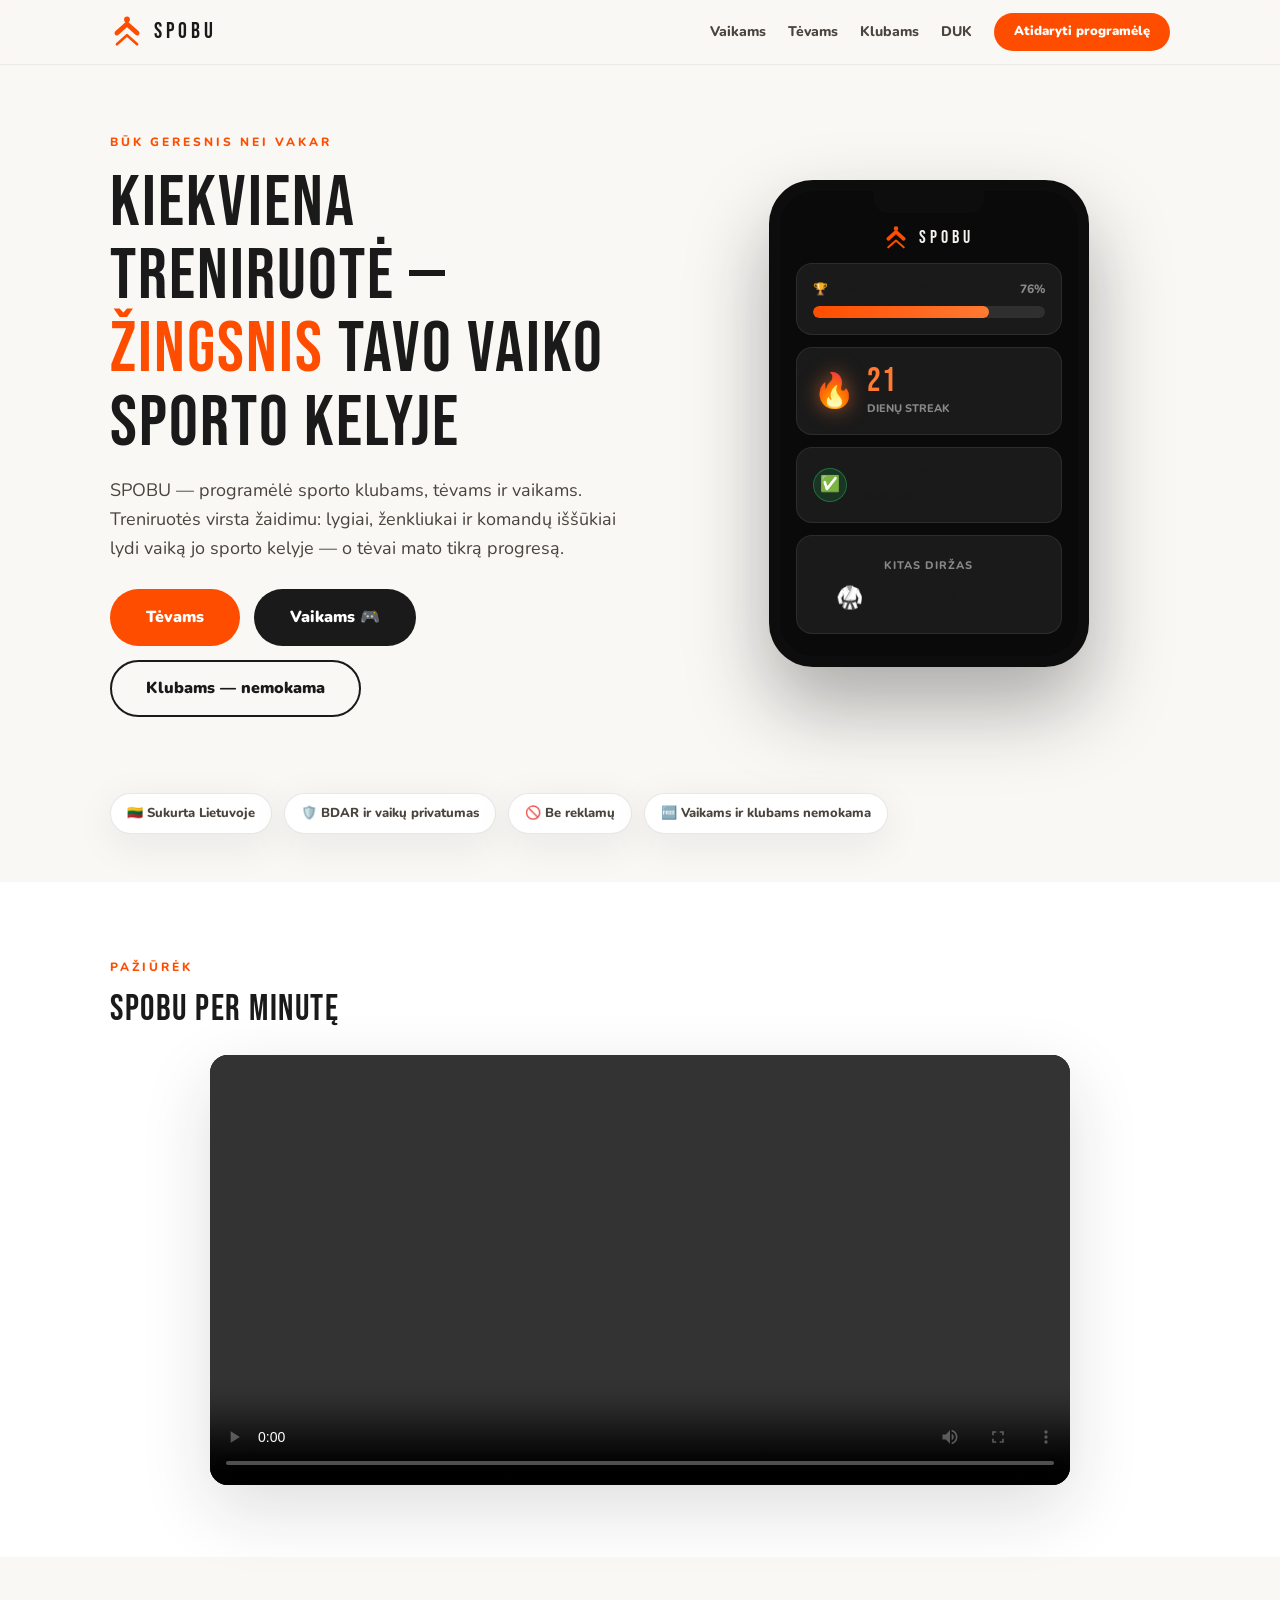
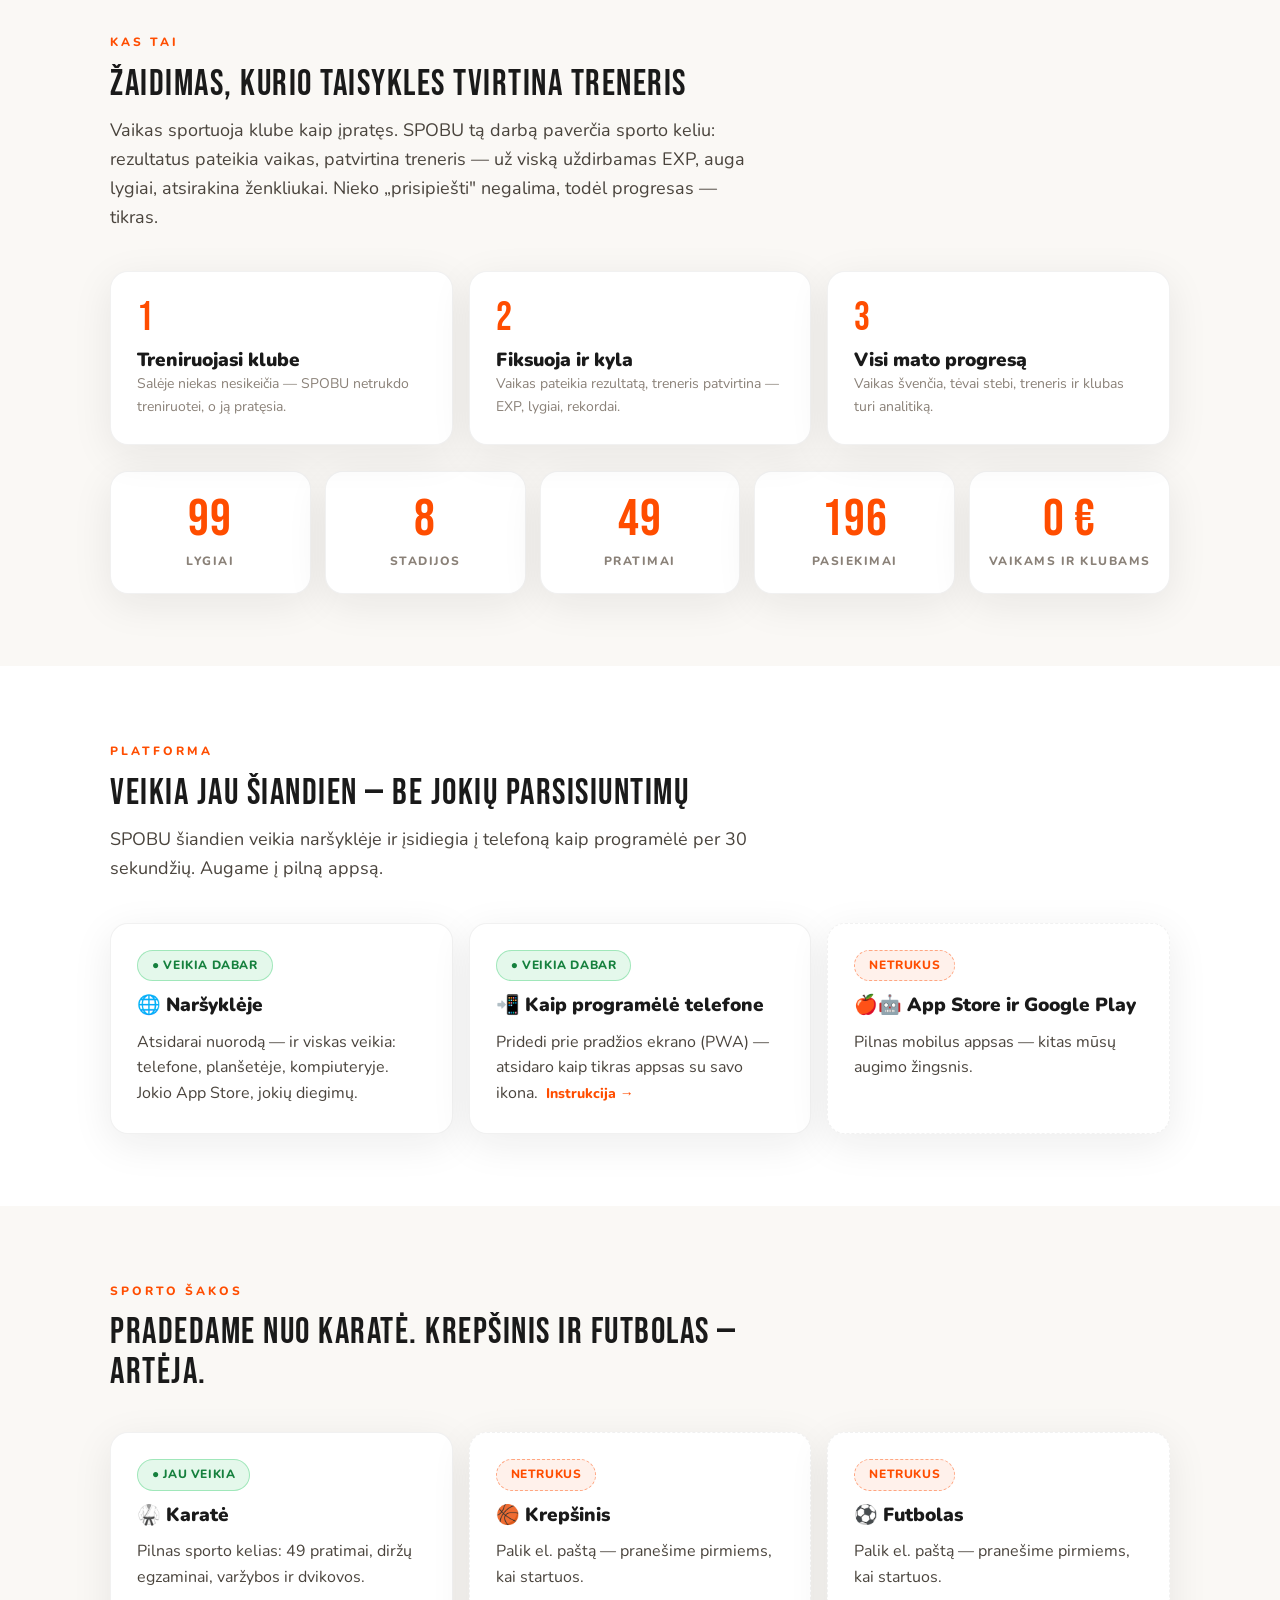
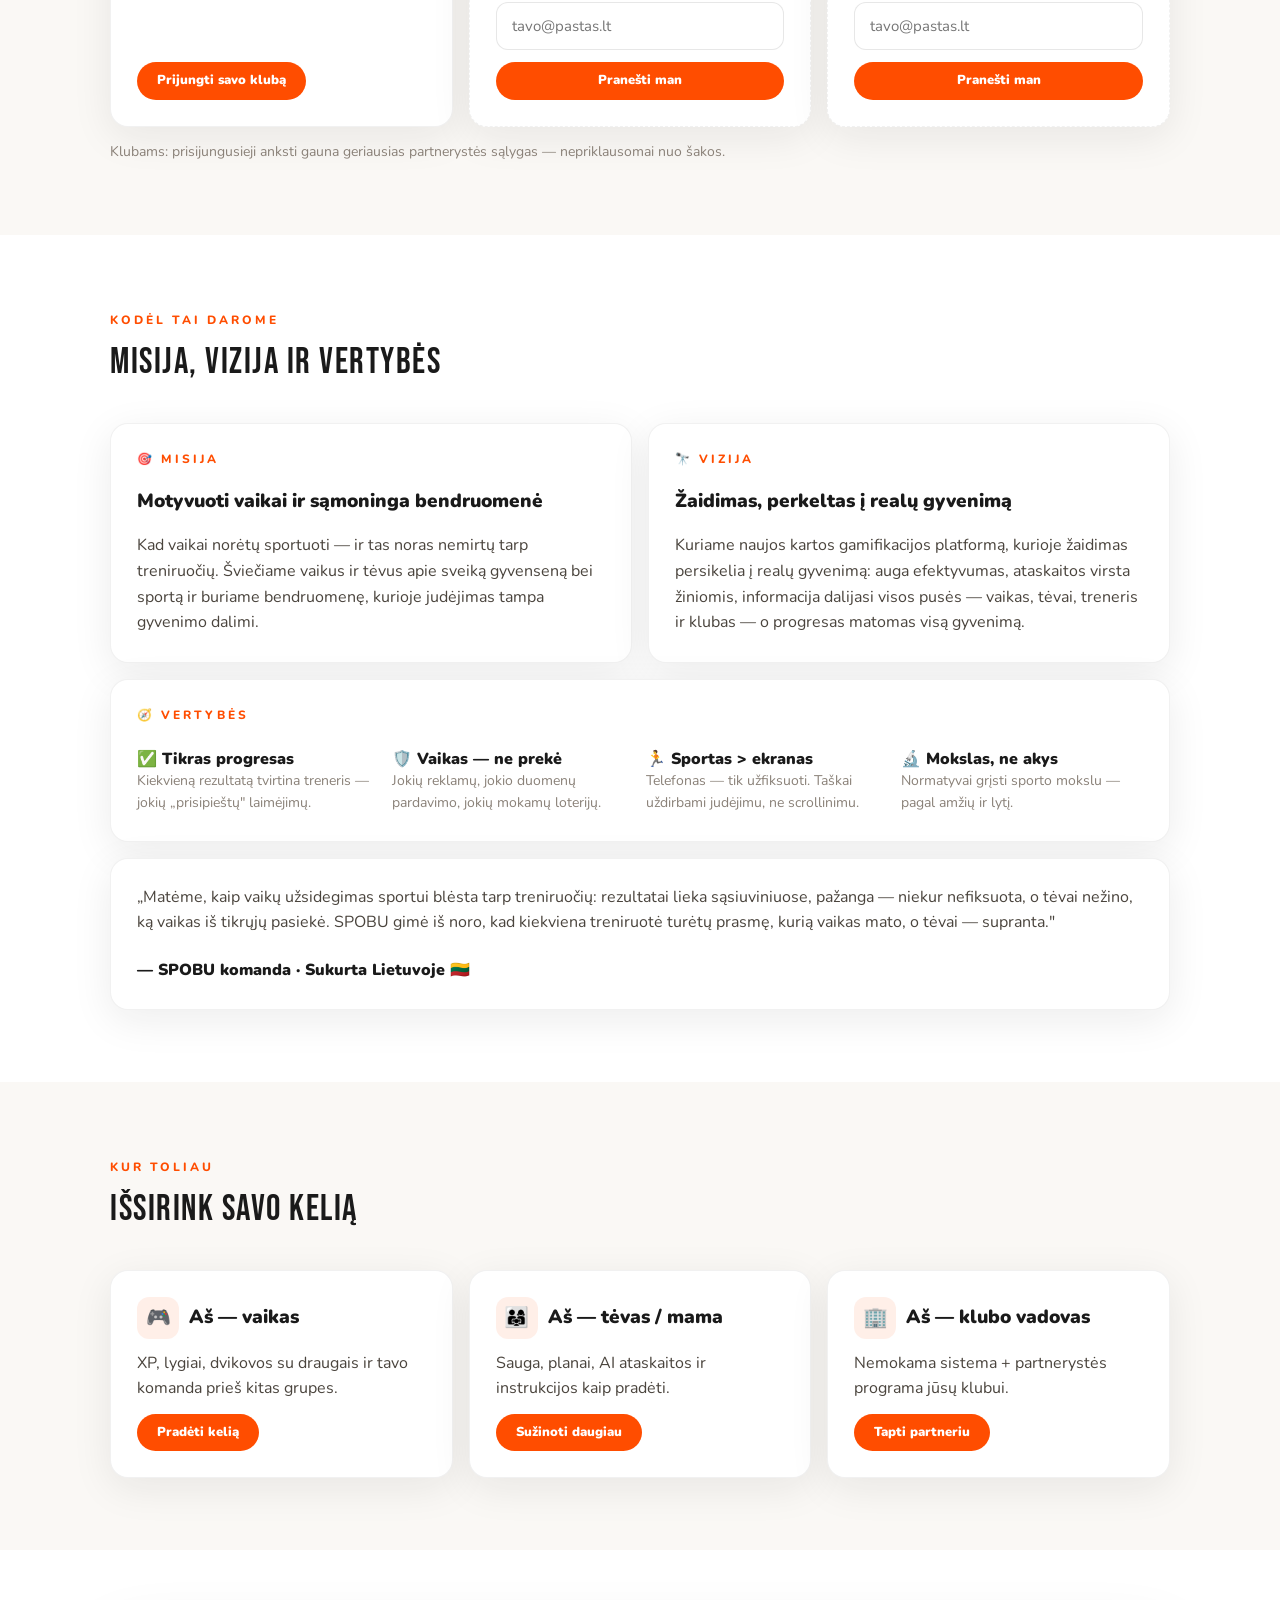
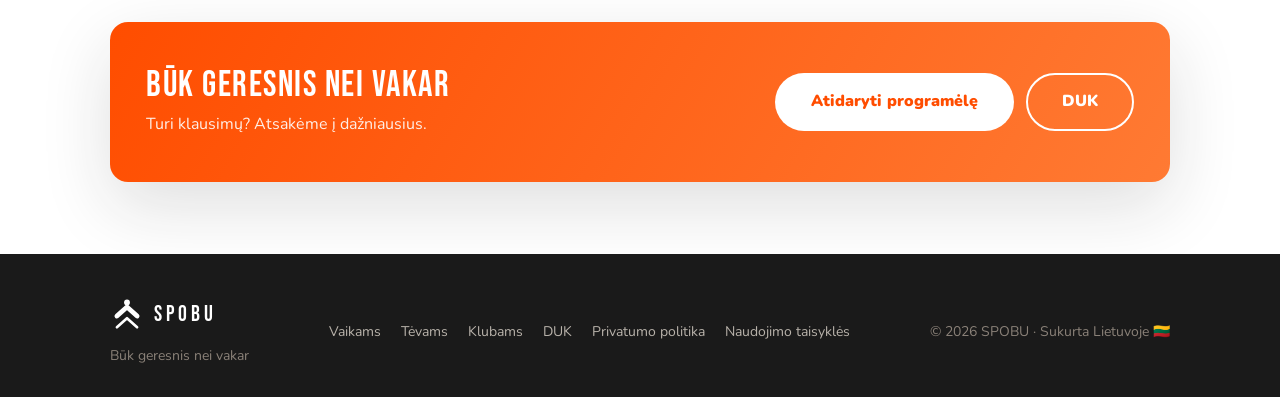
==== index.html @ 23eee573 "Pradinis commit'as naujame kompe: v435 busena (pries archyvavima) Co-Authored-By: Claude Fable 5 <no" ====
<!DOCTYPE html>
<html lang="lt">
<head>
<meta charset="UTF-8">
<meta name="viewport" content="width=device-width,initial-scale=1">
<title>SPOBU — vaiko sporto kelias vienoje programėlėje</title>
<meta name="description" content="SPOBU paverčia vaiko treniruotes žaidimu: 99 lygiai, ženkliukai, komandos iššūkiai ir AI ataskaitos. Vaikams ir klubams — nemokama. Karatė jau veikia, krepšinis ir futbolas — netrukus.">
<meta property="og:title" content="SPOBU — vaiko sporto kelias vienoje programėlėje">
<meta property="og:description" content="Būk geresnis nei vakar: 99 lygiai, ženkliukai, komandų varžybos ir AI ataskaitos. Klubams — nemokama. Visada.">
<meta property="og:locale" content="lt_LT">
<meta property="og:type" content="website">
<link rel="icon" href="../brand/favicon.svg" type="image/svg+xml">
<meta name="theme-color" content="#FF4D00">
<link rel="preconnect" href="https://fonts.googleapis.com">
<link rel="preconnect" href="https://fonts.gstatic.com" crossorigin>
<link href="https://fonts.googleapis.com/css2?family=Bebas+Neue&family=Nunito:wght@400;700;800;900&display=swap" rel="stylesheet">
<link rel="stylesheet" href="style.css">
</head>
<body>

<nav class="nav">
  <div class="wrap nav-in">
    <a class="logo" href="index.html"><svg class="logo-ico" viewBox="0 0 64 64" aria-hidden="true"><circle cx="32" cy="8.5" r="5.5" fill="currentColor"/><path d="M13 34 32 17 51 34" fill="none" stroke="currentColor" stroke-width="9" stroke-linecap="round" stroke-linejoin="round"/><path d="M13 55 32 38 51 55" fill="none" stroke="currentColor" stroke-width="5" stroke-linecap="round" stroke-linejoin="round"/></svg>SPOBU</a>
    <div class="nav-links">
      <a class="nl" href="vaikams.html">Vaikams</a>
      <a class="nl" href="tevams.html">Tėvams</a>
      <a class="nl" href="klubams.html">Klubams</a>
      <a class="nl" href="duk.html">DUK</a>
      <a class="btn btn-primary btn-sm" href="../index.html">Atidaryti programėlę</a>
    </div>
  </div>
</nav>

<!-- HERO -->
<header class="hero">
  <div class="wrap hero-grid">
    <div>
      <span class="kicker">Būk geresnis nei vakar</span>
      <h1 class="h-display" style="margin-top:12px;">KIEKVIENA TRENIRUOTĖ — <span class="accent">ŽINGSNIS</span> TAVO VAIKO SPORTO KELYJE</h1>
      <p class="lead">SPOBU — programėlė sporto klubams, tėvams ir vaikams. Treniruotės virsta žaidimu: lygiai, ženkliukai ir komandų iššūkiai lydi vaiką jo sporto kelyje — o tėvai mato tikrą progresą.</p>
      <div class="hero-cta">
        <a class="btn btn-primary btn-lg" href="tevams.html">Tėvams</a>
        <a class="btn btn-primary btn-lg" style="background:var(--ink);" href="vaikams.html">Vaikams 🎮</a>
        <a class="btn btn-outline btn-lg" href="klubams.html">Klubams — nemokama</a>
      </div>
    </div>
    <div class="phone reveal">
      <div class="phone-scr">
        <div class="phone-notch"></div>
        <span class="logo"><svg class="logo-ico" viewBox="0 0 64 64" aria-hidden="true"><circle cx="32" cy="8.5" r="5.5" fill="currentColor"/><path d="M13 34 32 17 51 34" fill="none" stroke="currentColor" stroke-width="9" stroke-linecap="round" stroke-linejoin="round"/><path d="M13 55 32 38 51 55" fill="none" stroke="currentColor" stroke-width="5" stroke-linecap="round" stroke-linejoin="round"/></svg>SPOBU</span>
        <div class="d-card">
          <div class="prog-row"><span>🏆 ČEMPIONAS · LVL 41</span><span class="d-mut">76%</span></div>
          <div class="prog"><div class="prog-fill" data-w="76" style="width:76%"></div></div>
        </div>
        <div class="d-card">
          <div class="streak"><span class="streak-fire">🔥</span><div><span class="num" data-count="21">21</span><div class="d-mut" style="font-size:11px;font-weight:800;">DIENŲ STREAK</div></div></div>
        </div>
        <div class="d-card appr"><span class="ok">✅</span><div style="font-size:13px;">Šuolis į tolį 1,84 m — <b>naujas rekordas!</b></div></div>
        <div class="d-card" style="text-align:center;">
          <span class="d-mut" style="font-size:11px;font-weight:800;letter-spacing:1px;">KITAS DIRŽAS</span>
          <div class="d-ttl" style="font-size:22px;margin-top:4px;">🥋 8 KYU — MĖLYNAS</div>
        </div>
      </div>
    </div>
  </div>
</header>

<!-- TRUST -->
<section class="wrap" style="padding-bottom:48px;">
  <div class="trust-row">
    <span class="badge badge-trust">🇱🇹 Sukurta Lietuvoje</span>
    <span class="badge badge-trust">🛡️ BDAR ir vaikų privatumas</span>
    <span class="badge badge-trust">🚫 Be reklamų</span>
    <span class="badge badge-trust">🆓 Vaikams ir klubams nemokama</span>
  </div>
</section>

<!-- PROMO VIDEO -->
<section class="sec sec-alt">
  <div class="wrap">
    <div class="sec-head" style="margin-bottom:26px;">
      <span class="kicker">Pažiūrėk</span>
      <h2 class="h2">SPOBU PER MINUTĘ</h2>
    </div>
    <div class="video-wrap reveal">
      <video controls playsinline preload="metadata" src="spobu-promo.mp4">
        Tavo naršyklė nepalaiko video — <a href="spobu-promo.mp4">atsisiųsk čia</a>.
      </video>
    </div>
  </div>
</section>

<!-- KAS PER APPSAS -->
<section class="sec">
  <div class="wrap">
    <div class="sec-head">
      <span class="kicker">Kas tai</span>
      <h2 class="h2">ŽAIDIMAS, KURIO TAISYKLES TVIRTINA TRENERIS</h2>
      <p class="lead">Vaikas sportuoja klube kaip įpratęs. SPOBU tą darbą paverčia sporto keliu: rezultatus pateikia vaikas, patvirtina treneris — už viską uždirbamas EXP, auga lygiai, atsirakina ženkliukai. Nieko „prisipiešti" negalima, todėl progresas — tikras.</p>
    </div>
    <div class="steps">
      <div class="step reveal"><h3 class="h3">Treniruojasi klube</h3><p class="small">Salėje niekas nesikeičia — SPOBU netrukdo treniruotei, o ją pratęsia.</p></div>
      <div class="step reveal"><h3 class="h3">Fiksuoja ir kyla</h3><p class="small">Vaikas pateikia rezultatą, treneris patvirtina — EXP, lygiai, rekordai.</p></div>
      <div class="step reveal"><h3 class="h3">Visi mato progresą</h3><p class="small">Vaikas švenčia, tėvai stebi, treneris ir klubas turi analitiką.</p></div>
    </div>
    <div class="stats reveal" style="margin-top:26px;">
      <div class="stat"><span class="num" data-count="99">99</span><span class="lbl">Lygiai</span></div>
      <div class="stat"><span class="num" data-count="8">8</span><span class="lbl">Stadijos</span></div>
      <div class="stat"><span class="num" data-count="49">49</span><span class="lbl">Pratimai</span></div>
      <div class="stat"><span class="num" data-count="196">196</span><span class="lbl">Pasiekimai</span></div>
      <div class="stat"><span class="num">0 €</span><span class="lbl">Vaikams ir klubams</span></div>
    </div>
  </div>
</section>

<!-- PLATFORMA: WEB DABAR, APPSAS ATEITY -->
<section class="sec sec-alt">
  <div class="wrap">
    <div class="sec-head">
      <span class="kicker">Platforma</span>
      <h2 class="h2">VEIKIA JAU ŠIANDIEN — BE JOKIŲ PARSISIUNTIMŲ</h2>
      <p class="lead">SPOBU šiandien veikia naršyklėje ir įsidiegia į telefoną kaip programėlė per 30 sekundžių. Augame į pilną appsą.</p>
    </div>
    <div class="bento">
      <div class="card b-2 reveal">
        <span class="badge badge-live" style="align-self:flex-start;">● Veikia dabar</span>
        <h3 class="h3">🌐 Naršyklėje</h3>
        <p style="color:var(--ink2);">Atsidarai nuorodą — ir viskas veikia: telefone, planšetėje, kompiuteryje. Jokio App Store, jokių diegimų.</p>
      </div>
      <div class="card b-2 reveal">
        <span class="badge badge-live" style="align-self:flex-start;">● Veikia dabar</span>
        <h3 class="h3">📲 Kaip programėlė telefone</h3>
        <p style="color:var(--ink2);">Pridedi prie pradžios ekrano (PWA) — atsidaro kaip tikras appsas su savo ikona. <a class="btn-ghost" href="tevams.html#pradzia">Instrukcija →</a></p>
      </div>
      <div class="card b-2 reveal" style="border-style:dashed;">
        <span class="badge badge-soon" style="align-self:flex-start;">Netrukus</span>
        <h3 class="h3">🍎🤖 App Store ir Google Play</h3>
        <p style="color:var(--ink2);">Pilnas mobilus appsas — kitas mūsų augimo žingsnis.</p>
      </div>
    </div>
  </div>
</section>

<!-- SPORTO ŠAKOS -->
<section class="sec">
  <div class="wrap">
    <div class="sec-head">
      <span class="kicker">Sporto šakos</span>
      <h2 class="h2">PRADEDAME NUO KARATĖ. KREPŠINIS IR FUTBOLAS — ARTĖJA.</h2>
    </div>
    <div class="bento">
      <div class="card b-2 reveal">
        <span class="badge badge-live" style="align-self:flex-start;">● Jau veikia</span>
        <h3 class="h3">🥋 Karatė</h3>
        <p style="color:var(--ink2);">Pilnas sporto kelias: 49 pratimai, diržų egzaminai, varžybos ir dvikovos.</p>
        <a class="btn btn-primary btn-sm" href="klubams.html" style="margin-top:auto;align-self:flex-start;">Prijungti savo klubą</a>
      </div>
      <div class="card b-2 reveal" style="border-style:dashed;">
        <span class="badge badge-soon" style="align-self:flex-start;">Netrukus</span>
        <h3 class="h3">🏀 Krepšinis</h3>
        <p style="color:var(--ink2);">Palik el. paštą — pranešime pirmiems, kai startuos.</p>
        <form class="form" data-table="sport_waitlist" style="margin-top:auto;">
          <input class="inp" type="email" name="email" placeholder="tavo@pastas.lt" aria-label="El. paštas" required>
          <input type="hidden" name="sport" value="krepsinis">
          <input class="hp" type="text" name="website" tabindex="-1" autocomplete="off">
          <button class="btn btn-primary btn-sm" type="submit" style="margin-top:8px;">Pranešti man</button>
          <div class="msg msg-ok" style="display:none;">✅ Užrašėme! Pranešime pirmam.</div>
          <div class="msg msg-err" style="display:none;">⚠️ Nepavyko — pabandyk dar kartą.</div>
        </form>
      </div>
      <div class="card b-2 reveal" style="border-style:dashed;">
        <span class="badge badge-soon" style="align-self:flex-start;">Netrukus</span>
        <h3 class="h3">⚽ Futbolas</h3>
        <p style="color:var(--ink2);">Palik el. paštą — pranešime pirmiems, kai startuos.</p>
        <form class="form" data-table="sport_waitlist" style="margin-top:auto;">
          <input class="inp" type="email" name="email" placeholder="tavo@pastas.lt" aria-label="El. paštas" required>
          <input type="hidden" name="sport" value="futbolas">
          <input class="hp" type="text" name="website" tabindex="-1" autocomplete="off">
          <button class="btn btn-primary btn-sm" type="submit" style="margin-top:8px;">Pranešti man</button>
          <div class="msg msg-ok" style="display:none;">✅ Užrašėme! Pranešime pirmam.</div>
          <div class="msg msg-err" style="display:none;">⚠️ Nepavyko — pabandyk dar kartą.</div>
        </form>
      </div>
    </div>
    <p class="small" style="margin-top:14px;">Klubams: prisijungusieji anksti gauna geriausias partnerystės sąlygas — nepriklausomai nuo šakos.</p>
  </div>
</section>

<!-- MISIJA / VIZIJA / VERTYBĖS -->
<section class="sec sec-alt">
  <div class="wrap">
    <div class="sec-head">
      <span class="kicker">Kodėl tai darome</span>
      <h2 class="h2">MISIJA, VIZIJA IR VERTYBĖS</h2>
    </div>
    <div class="bento">
      <div class="card b-3 reveal">
        <span class="kicker">🎯 Misija</span>
        <h3 class="h3" style="margin:8px 0 8px;">Motyvuoti vaikai ir sąmoninga bendruomenė</h3>
        <p style="color:var(--ink2);">Kad vaikai norėtų sportuoti — ir tas noras nemirtų tarp treniruočių. Šviečiame vaikus ir tėvus apie sveiką gyvenseną bei sportą ir buriame bendruomenę, kurioje judėjimas tampa gyvenimo dalimi.</p>
      </div>
      <div class="card b-3 reveal">
        <span class="kicker">🔭 Vizija</span>
        <h3 class="h3" style="margin:8px 0 8px;">Žaidimas, perkeltas į realų gyvenimą</h3>
        <p style="color:var(--ink2);">Kuriame naujos kartos gamifikacijos platformą, kurioje žaidimas persikelia į realų gyvenimą: auga efektyvumas, ataskaitos virsta žiniomis, informacija dalijasi visos pusės — vaikas, tėvai, treneris ir klubas — o progresas matomas visą gyvenimą.</p>
      </div>
      <div class="card b-6 reveal">
        <span class="kicker">🧭 Vertybės</span>
        <div class="bento" style="margin-top:12px;grid-template-columns:repeat(4,1fr);gap:12px;">
          <div><h3 class="h3" style="font-size:16px;">✅ Tikras progresas</h3><p class="small">Kiekvieną rezultatą tvirtina treneris — jokių „prisipieštų" laimėjimų.</p></div>
          <div><h3 class="h3" style="font-size:16px;">🛡️ Vaikas — ne prekė</h3><p class="small">Jokių reklamų, jokio duomenų pardavimo, jokių mokamų loterijų.</p></div>
          <div><h3 class="h3" style="font-size:16px;">🏃 Sportas > ekranas</h3><p class="small">Telefonas — tik užfiksuoti. Taškai uždirbami judėjimu, ne scrollinimu.</p></div>
          <div><h3 class="h3" style="font-size:16px;">🔬 Mokslas, ne akys</h3><p class="small">Normatyvai grįsti sporto mokslu — pagal amžių ir lytį.</p></div>
        </div>
      </div>
      <div class="card b-6 reveal">
        <p style="color:var(--ink2);">„Matėme, kaip vaikų užsidegimas sportui blėsta tarp treniruočių: rezultatai lieka sąsiuviniuose, pažanga — niekur nefiksuota, o tėvai nežino, ką vaikas iš tikrųjų pasiekė. SPOBU gimė iš noro, kad kiekviena treniruotė turėtų prasmę, kurią vaikas mato, o tėvai — supranta."</p>
        <p style="margin-top:10px;font-weight:900;">— SPOBU komanda · Sukurta Lietuvoje 🇱🇹</p>
      </div>
    </div>
  </div>
</section>

<!-- KUR TOLIAU -->
<section class="sec">
  <div class="wrap">
    <div class="sec-head">
      <span class="kicker">Kur toliau</span>
      <h2 class="h2">IŠSIRINK SAVO KELIĄ</h2>
    </div>
    <div class="bento">
      <div class="card b-2 reveal">
        <h3 class="h3"><span class="card-ico">🎮</span> Aš — vaikas</h3>
        <p style="color:var(--ink2);">XP, lygiai, dvikovos su draugais ir tavo komanda prieš kitas grupes.</p>
        <a class="btn btn-primary btn-sm" href="vaikams.html" style="margin-top:auto;align-self:flex-start;">Pradėti kelią</a>
      </div>
      <div class="card b-2 reveal">
        <h3 class="h3"><span class="card-ico">👨‍👩‍👧</span> Aš — tėvas / mama</h3>
        <p style="color:var(--ink2);">Sauga, planai, AI ataskaitos ir instrukcijos kaip pradėti.</p>
        <a class="btn btn-primary btn-sm" href="tevams.html" style="margin-top:auto;align-self:flex-start;">Sužinoti daugiau</a>
      </div>
      <div class="card b-2 reveal">
        <h3 class="h3"><span class="card-ico">🏢</span> Aš — klubo vadovas</h3>
        <p style="color:var(--ink2);">Nemokama sistema + partnerystės programa jūsų klubui.</p>
        <a class="btn btn-primary btn-sm" href="klubams.html" style="margin-top:auto;align-self:flex-start;">Tapti partneriu</a>
      </div>
    </div>
  </div>
</section>

<!-- CTA -->
<section class="sec sec-alt">
  <div class="wrap">
    <div class="band reveal">
      <div>
        <h2 class="h2">BŪK GERESNIS NEI VAKAR</h2>
        <p style="opacity:.9;margin-top:6px;">Turi klausimų? Atsakėme į dažniausius.</p>
      </div>
      <div style="display:flex;gap:12px;flex-wrap:wrap;">
        <a class="btn btn-inverse btn-lg" href="../index.html">Atidaryti programėlę</a>
        <a class="btn btn-outline btn-lg" style="border-color:#fff;color:#fff;" href="duk.html">DUK</a>
      </div>
    </div>
  </div>
</section>

<footer class="footer">
  <div class="wrap footer-in">
    <div>
      <a class="logo" href="index.html"><svg class="logo-ico" viewBox="0 0 64 64" aria-hidden="true"><circle cx="32" cy="8.5" r="5.5" fill="currentColor"/><path d="M13 34 32 17 51 34" fill="none" stroke="currentColor" stroke-width="9" stroke-linecap="round" stroke-linejoin="round"/><path d="M13 55 32 38 51 55" fill="none" stroke="currentColor" stroke-width="5" stroke-linecap="round" stroke-linejoin="round"/></svg>SPOBU</a>
      <p class="small" style="color:#8A8178;margin-top:6px;">Būk geresnis nei vakar</p>
    </div>
    <div style="display:flex;gap:20px;flex-wrap:wrap;">
      <a href="vaikams.html">Vaikams</a>
      <a href="tevams.html">Tėvams</a>
      <a href="klubams.html">Klubams</a>
      <a href="duk.html">DUK</a>
      <a href="../privatumo-politika.html">Privatumo politika</a>
      <a href="../naudojimo-taisykles.html">Naudojimo taisyklės</a>
    </div>
    <p class="small" style="color:#8A8178;">© 2026 SPOBU · Sukurta Lietuvoje 🇱🇹</p>
  </div>
</footer>

<script src="site.js"></script>
<script>
/* Vieši (anon) Supabase raktai — tie patys kaip programėlėje */
SPOBU_WEB.setSupa('https://uowhoqqchrxksffdwkcq.supabase.co','eyJhbGciOiJIUzI1NiIsInR5cCI6IkpXVCJ9.eyJpc3MiOiJzdXBhYmFzZSIsInJlZiI6InVvd2hvcXFjaHJ4a3NmZmR3a2NxIiwicm9sZSI6ImFub24iLCJpYXQiOjE3NzcyMTcwMzQsImV4cCI6MjA5Mjc5MzAzNH0.igHddvnGfcgpyc2Q--Vdfsy4MM3JlrN4g4Nuj3ypbPM');
</script>
</body>
</html>
---- style.css ----
/* ============================================================
   SPOBU WEB — bendras stilius (landing: index / klubams / tevams)
   Hibridas: šviesus puslapis + tamsūs appso UI fragmentai.
   Tokens perkelti iš appso styles.css (#FF4D00, Bebas Neue, r18).
   ============================================================ */
*{box-sizing:border-box;margin:0;padding:0;}

:root{
  /* Brand (iš appso) */
  --br:#FF4D00;--br2:#FF7A33;--gld:#FFD700;--grn:#22C55E;--blu:#3B82F6;
  /* Šviesi paletė (web) */
  --bg:#FAF8F5;--bg2:#FFFFFF;--ink:#1A1A1A;--ink2:#4A443D;--mut:#8A8178;
  --bdr:rgba(26,26,26,.10);--bdr2:rgba(26,26,26,.06);
  /* Tamsioji (produkto fragmentai — 1:1 iš appso) */
  --d-bg:#0A0A0A;--d-card:#1A1A1A;--d-txt:#F5F2ED;--d-mut:#888;--d-bdr:rgba(255,255,255,.08);
  --r:18px;--r-sm:12px;
  --shadow:0 10px 40px rgba(26,26,26,.08);
  --shadow-lg:0 24px 70px rgba(26,26,26,.14);
}

html{scroll-behavior:smooth;}
body{background:var(--bg);color:var(--ink);font-family:'Nunito',sans-serif;font-size:16px;line-height:1.6;-webkit-font-smoothing:antialiased;}

/* ---------- Tipografija ---------- */
.h-display{font-family:'Bebas Neue',sans-serif;font-size:clamp(42px,7vw,72px);line-height:1.02;letter-spacing:2px;font-weight:400;}
.h1{font-family:'Bebas Neue',sans-serif;font-size:clamp(34px,5vw,52px);line-height:1.05;letter-spacing:2px;font-weight:400;}
.h2{font-family:'Bebas Neue',sans-serif;font-size:clamp(26px,4vw,36px);line-height:1.1;letter-spacing:1.5px;font-weight:400;}
.h3{font-size:19px;font-weight:900;line-height:1.3;}
.lead{font-size:18px;color:var(--ink2);line-height:1.6;}
.small{font-size:14px;color:var(--mut);}
.kicker{font-size:12px;font-weight:800;letter-spacing:3px;text-transform:uppercase;color:var(--br);}
.accent{color:var(--br);}
.num{font-family:'Bebas Neue',sans-serif;letter-spacing:1px;}

/* ---------- Layout ---------- */
.wrap{width:min(1100px,100%);margin:0 auto;padding:0 20px;}
.sec{padding:72px 0;}
.sec-alt{background:var(--bg2);}
.sec-head{max-width:640px;margin-bottom:40px;}
.sec-head .h2{margin:10px 0 12px;}

/* ---------- Logo (SPOBU) ---------- */
.logo{display:inline-flex;align-items:center;gap:10px;font-family:'Bebas Neue',sans-serif;letter-spacing:4px;font-size:22px;color:var(--ink);text-decoration:none;line-height:1;}
.logo-ico{width:34px;height:34px;display:block;color:var(--br);}
.logo.logo-lg{font-size:30px;gap:12px;}
.logo.logo-lg .logo-ico{width:46px;height:46px;}
.footer .logo .logo-ico{color:#fff;}
.tagline{font-size:11px;font-weight:800;letter-spacing:3px;text-transform:uppercase;color:var(--br);}

/* ---------- Nav ---------- */
.nav{position:sticky;top:0;z-index:100;background:rgba(250,248,245,.88);backdrop-filter:blur(12px);border-bottom:1px solid var(--bdr2);}
.nav-in{display:flex;align-items:center;gap:26px;height:64px;}
.nav-links{display:flex;gap:22px;margin-left:auto;align-items:center;}
.nav a.nl{color:var(--ink2);text-decoration:none;font-size:14px;font-weight:800;}
.nav a.nl:hover{color:var(--br);}

/* ---------- Mygtukai ---------- */
.btn{display:inline-flex;align-items:center;justify-content:center;gap:8px;border-radius:99px;padding:14px 26px;font-family:'Nunito',sans-serif;font-size:15px;font-weight:900;cursor:pointer;text-decoration:none;border:2px solid transparent;transition:transform .15s ease,background .2s,border-color .2s,color .2s;line-height:1.2;}
.btn:active{transform:scale(.97);}
.btn:focus-visible{outline:3px solid var(--br2);outline-offset:2px;}
.btn-primary{background:var(--br);color:#fff;}
.btn-primary:hover{background:#E03800;}
.btn-outline{background:transparent;color:var(--ink);border-color:var(--ink);}
.btn-outline:hover{border-color:var(--br);color:var(--br);}
.btn-ghost{background:none;border:none;color:var(--br);font-weight:800;font-size:14px;cursor:pointer;padding:6px 4px;text-decoration:none;}
.btn-ghost:hover{text-decoration:underline;}
.btn-lg{padding:17px 34px;font-size:16px;}
.btn-sm{padding:9px 18px;font-size:13px;}

/* ---------- Badge'ai ---------- */
.badge{display:inline-flex;align-items:center;gap:6px;border-radius:99px;padding:5px 14px;font-size:12px;font-weight:800;letter-spacing:.6px;text-transform:uppercase;}
.badge-live{background:rgba(34,197,94,.12);color:#15803D;border:1px solid rgba(34,197,94,.35);}
.badge-soon{background:rgba(255,77,0,.08);color:var(--br);border:1px dashed rgba(255,77,0,.45);}
.badge-trust{background:var(--bg2);border:1px solid var(--bdr);color:var(--ink2);font-size:13px;text-transform:none;letter-spacing:0;padding:9px 16px;box-shadow:var(--shadow);}

/* Trust juosta */
.trust-row{display:flex;flex-wrap:wrap;gap:12px;}

/* ---------- Kortelės (šviesios / bento) ---------- */
.card{background:var(--bg2);border:1px solid var(--bdr2);border-radius:var(--r);padding:26px;box-shadow:var(--shadow);}
.bento{display:grid;grid-template-columns:repeat(6,1fr);gap:16px;}
.bento .card{display:flex;flex-direction:column;gap:12px;}
.b-2{grid-column:span 2;}
.b-3{grid-column:span 3;}
.b-4{grid-column:span 4;}
.b-6{grid-column:span 6;}
.card .h3{display:flex;align-items:center;gap:10px;}
.card-ico{width:42px;height:42px;border-radius:var(--r-sm);background:rgba(255,77,0,.09);display:flex;align-items:center;justify-content:center;font-size:20px;flex-shrink:0;}

/* Kainų kortelė */
.price-card{position:relative;display:flex;flex-direction:column;gap:10px;}
.price{font-family:'Bebas Neue',sans-serif;font-size:44px;letter-spacing:1px;line-height:1;}
.price em{font-style:normal;font-size:18px;color:var(--mut);}
.price-feat{list-style:none;display:flex;flex-direction:column;gap:8px;font-size:14px;color:var(--ink2);}
.price-feat li::before{content:'✓';color:var(--grn);font-weight:900;margin-right:8px;}

/* Skaičių juosta */
.stats{display:flex;flex-wrap:wrap;gap:14px;justify-content:space-between;}
.stat{flex:1;min-width:130px;text-align:center;padding:22px 10px;background:var(--bg2);border:1px solid var(--bdr2);border-radius:var(--r);box-shadow:var(--shadow);}
.stat .num{font-size:52px;color:var(--br);display:block;line-height:1;}
.stat .lbl{font-size:12px;font-weight:800;letter-spacing:1.5px;text-transform:uppercase;color:var(--mut);margin-top:6px;display:block;}

/* Žingsniai */
.steps{display:grid;grid-template-columns:repeat(3,1fr);gap:16px;counter-reset:step;}
.step{position:relative;padding:26px;background:var(--bg2);border:1px solid var(--bdr2);border-radius:var(--r);box-shadow:var(--shadow);}
.step::before{counter-increment:step;content:counter(step);font-family:'Bebas Neue',sans-serif;font-size:40px;color:var(--br);display:block;line-height:1;margin-bottom:10px;}

/* ---------- TAMSŪS PRODUKTO FRAGMENTAI (1:1 appso stilius) ---------- */
.dark{background:var(--d-bg);color:var(--d-txt);border-radius:var(--r);border:1px solid rgba(26,26,26,.9);box-shadow:var(--shadow-lg);overflow:hidden;}
.d-card{background:var(--d-card);border:.5px solid var(--d-bdr);border-radius:16px;padding:16px;}
.d-pad{padding:20px;}
.d-mut{color:var(--d-mut);}
.d-ttl{font-family:'Bebas Neue',sans-serif;letter-spacing:2px;font-size:18px;}

/* Sporto kelio progreso juosta */
.prog-row{display:flex;align-items:center;justify-content:space-between;font-size:12px;font-weight:800;margin-bottom:7px;}
.prog{height:12px;border-radius:99px;background:rgba(255,255,255,.09);overflow:hidden;}
.prog-fill{height:100%;width:0;border-radius:99px;background:linear-gradient(90deg,var(--br),var(--br2));transition:width 1.2s cubic-bezier(.2,.8,.2,1);}
.stage-chip{display:inline-flex;align-items:center;gap:8px;background:rgba(255,77,0,.14);border:1px solid rgba(255,77,0,.35);color:var(--br2);border-radius:99px;padding:4px 12px;font-size:12px;font-weight:800;}

/* Skill ženkliukas */
.sk-badge{display:flex;align-items:center;gap:14px;}
.sk-medal{width:56px;height:56px;border-radius:50%;display:flex;align-items:center;justify-content:center;font-size:26px;background:radial-gradient(circle at 35% 30%,#FFE9A8,var(--gld) 70%);box-shadow:0 0 18px rgba(255,215,0,.35);flex-shrink:0;}
.sk-tiers{display:flex;gap:5px;margin-top:6px;}
.sk-tier{width:26px;height:5px;border-radius:99px;background:rgba(255,255,255,.14);}
.sk-tier.on{background:var(--gld);}

/* Streak */
.streak{display:flex;align-items:center;gap:12px;}
.streak-fire{font-size:34px;animation:breathe 2.4s ease-in-out infinite;filter:drop-shadow(0 0 10px rgba(255,122,51,.6));}
.streak .num{font-size:34px;color:var(--br2);line-height:1;}

/* EXP pop-up fragmentas */
.exp-pop{position:relative;text-align:center;padding:26px 20px;}
.exp-pop .num{font-size:56px;color:var(--gld);display:block;line-height:1;filter:drop-shadow(0 0 14px rgba(255,215,0,.45));}
.exp-pop .who{font-size:13px;font-weight:800;color:var(--d-mut);margin-top:6px;}
.conf{position:absolute;top:-4px;width:8px;height:8px;border-radius:2px;opacity:0;pointer-events:none;}
.reveal.on .conf{animation:confDrop 1.6s ease-in forwards;}
@keyframes confDrop{0%{transform:translateY(0) rotate(0);opacity:1;}100%{transform:translateY(150px) rotate(540deg);opacity:0;}}

/* Patvirtinimo kortelė */
.appr{display:flex;align-items:center;gap:12px;font-size:14px;font-weight:800;}
.appr .ok{width:34px;height:34px;border-radius:50%;background:rgba(34,197,94,.16);border:1px solid rgba(34,197,94,.4);display:flex;align-items:center;justify-content:center;font-size:16px;flex-shrink:0;}

/* Telefono rėmelis */
.phone{width:min(320px,86vw);background:#0D0D0D;border-radius:44px;padding:11px;box-shadow:0 40px 80px rgba(26,26,26,.35),0 0 0 1px rgba(255,255,255,.06);margin:0 auto;}
.phone-scr{background:var(--d-bg);border-radius:34px;overflow:hidden;min-height:420px;display:flex;flex-direction:column;gap:12px;padding:22px 16px;}
.phone-notch{width:110px;height:22px;background:#0D0D0D;border-radius:0 0 14px 14px;margin:-22px auto 0;}
.phone .logo{color:var(--d-txt);font-size:18px;justify-content:center;display:flex;}
.phone .logo .logo-ico{width:26px;height:26px;}

/* Promo video */
.video-wrap{max-width:860px;margin:0 auto;}
.video-wrap video{width:100%;display:block;border-radius:var(--r);box-shadow:var(--shadow-lg);background:#000;}

/* ---------- Hero ---------- */
.hero{padding:64px 0 76px;}
.hero-grid{display:grid;grid-template-columns:1.05fr .95fr;gap:44px;align-items:center;}
.hero-cta{display:flex;gap:14px;flex-wrap:wrap;margin-top:26px;}
.hero .lead{margin-top:16px;max-width:520px;}

/* Checklist (value props) */
.check{list-style:none;display:flex;flex-direction:column;gap:10px;}
.check li{padding-left:30px;position:relative;color:var(--ink2);}
.check li::before{content:'✓';position:absolute;left:0;top:0;width:21px;height:21px;border-radius:50%;background:rgba(34,197,94,.14);color:#15803D;font-weight:900;font-size:12px;display:flex;align-items:center;justify-content:center;}

/* Numeruoti instrukcijų žingsniai (vertikalūs) */
.howto{list-style:none;counter-reset:ht;display:flex;flex-direction:column;gap:14px;}
.howto li{counter-increment:ht;position:relative;padding:20px 22px 20px 66px;background:var(--bg2);border:1px solid var(--bdr2);border-radius:var(--r);box-shadow:var(--shadow);}
.howto li::before{content:counter(ht);position:absolute;left:20px;top:20px;width:32px;height:32px;border-radius:50%;background:var(--br);color:#fff;font-family:'Bebas Neue',sans-serif;font-size:18px;display:flex;align-items:center;justify-content:center;}

/* CTA juosta (uždaranti) */
.band{background:linear-gradient(120deg,var(--br),var(--br2));border-radius:var(--r);padding:44px 36px;color:#fff;display:flex;flex-wrap:wrap;gap:22px;align-items:center;justify-content:space-between;box-shadow:var(--shadow-lg);}
.band .h2{color:#fff;}
.btn-inverse{background:#fff;color:var(--br);}
.btn-inverse:hover{background:#FFF1E8;}

/* ---------- Forma ---------- */
.form{display:flex;flex-direction:column;gap:4px;}
.f-lbl{font-size:11px;font-weight:800;letter-spacing:.8px;text-transform:uppercase;color:var(--ink2);margin:10px 0 5px;display:block;}
.f-lbl .req{color:var(--br);}
.inp{width:100%;border:1.5px solid var(--bdr);border-radius:var(--r-sm);padding:13px 15px;font-family:'Nunito',sans-serif;font-size:15px;color:var(--ink);background:var(--bg2);transition:border-color .2s;}
.inp:focus{outline:none;border-color:var(--br);box-shadow:0 0 0 3px rgba(255,77,0,.12);}
textarea.inp{resize:vertical;min-height:96px;}
select.inp{appearance:none;background-image:url("data:image/svg+xml,%3Csvg xmlns='http://www.w3.org/2000/svg' width='12' height='8'%3E%3Cpath d='M1 1l5 5 5-5' stroke='%238A8178' stroke-width='2' fill='none'/%3E%3C/svg%3E");background-repeat:no-repeat;background-position:right 15px center;}
.msg{border-radius:var(--r-sm);padding:12px 16px;font-size:14px;font-weight:700;margin-top:12px;}
.msg-ok{background:rgba(34,197,94,.1);border:1px solid rgba(34,197,94,.35);color:#15803D;}
.msg-err{background:rgba(255,77,0,.08);border:1px solid rgba(255,77,0,.35);color:#C2410C;}
.hp{position:absolute;left:-9999px;opacity:0;height:0;overflow:hidden;} /* honeypot */

/* ---------- DUK ---------- */
.faq{border:1px solid var(--bdr2);border-radius:var(--r-sm);background:var(--bg2);margin-bottom:10px;box-shadow:var(--shadow);}
.faq summary{cursor:pointer;padding:16px 20px;font-weight:900;font-size:15px;list-style:none;display:flex;justify-content:space-between;align-items:center;gap:12px;}
.faq summary::-webkit-details-marker{display:none;}
.faq summary::after{content:'+';font-size:22px;color:var(--br);font-weight:400;transition:transform .2s;}
.faq[open] summary::after{transform:rotate(45deg);}
.faq-body{padding:0 20px 18px;color:var(--ink2);font-size:15px;}

/* ---------- Footer ---------- */
.footer{background:var(--ink);color:#B8B2AA;padding:44px 0 30px;font-size:14px;}
.footer .logo{color:#fff;}
.footer a{color:#B8B2AA;text-decoration:none;}
.footer a:hover{color:var(--br2);}
.footer-in{display:flex;flex-wrap:wrap;gap:26px;align-items:center;justify-content:space-between;}

/* ---------- Animacijos ---------- */
@keyframes breathe{0%,100%{transform:scale(1);}50%{transform:scale(1.05);}}
/* Progressive enhancement: slepiama TIK kai html.js (site.js prideda klasę) —
   be JS visas turinys matomas iškart. */
.reveal{transition:opacity .6s ease,transform .6s ease;}
html.js .reveal{opacity:0;transform:translateY(22px);}
html.js .reveal.on{opacity:1;transform:none;}
.pop{transition:transform .5s cubic-bezier(.34,1.56,.64,1),opacity .4s;}
html.js .pop{transform:scale(.6);opacity:0;}
html.js .reveal.on .pop,html.js .pop.on{transform:scale(1);opacity:1;}
@media (prefers-reduced-motion:reduce){
  html{scroll-behavior:auto;}
  *,*::before,*::after{animation:none!important;transition:none!important;}
  .reveal,.pop{opacity:1!important;transform:none!important;}
}

/* ---------- Responsive ---------- */
@media (max-width:900px){
  .bento{grid-template-columns:repeat(2,1fr);}
  .b-2,.b-3,.b-4,.b-6{grid-column:span 2;}
  .steps{grid-template-columns:1fr;}
  .hero-grid{grid-template-columns:1fr;gap:36px;}
}
@media (max-width:640px){
  .sec{padding:52px 0;}
  .bento{grid-template-columns:1fr;}
  .b-2,.b-3,.b-4,.b-6{grid-column:span 1;}
  .nav-links{gap:14px;}
  .nav a.nl{display:none;} /* mobile: liks tik CTA mygtukas */
}
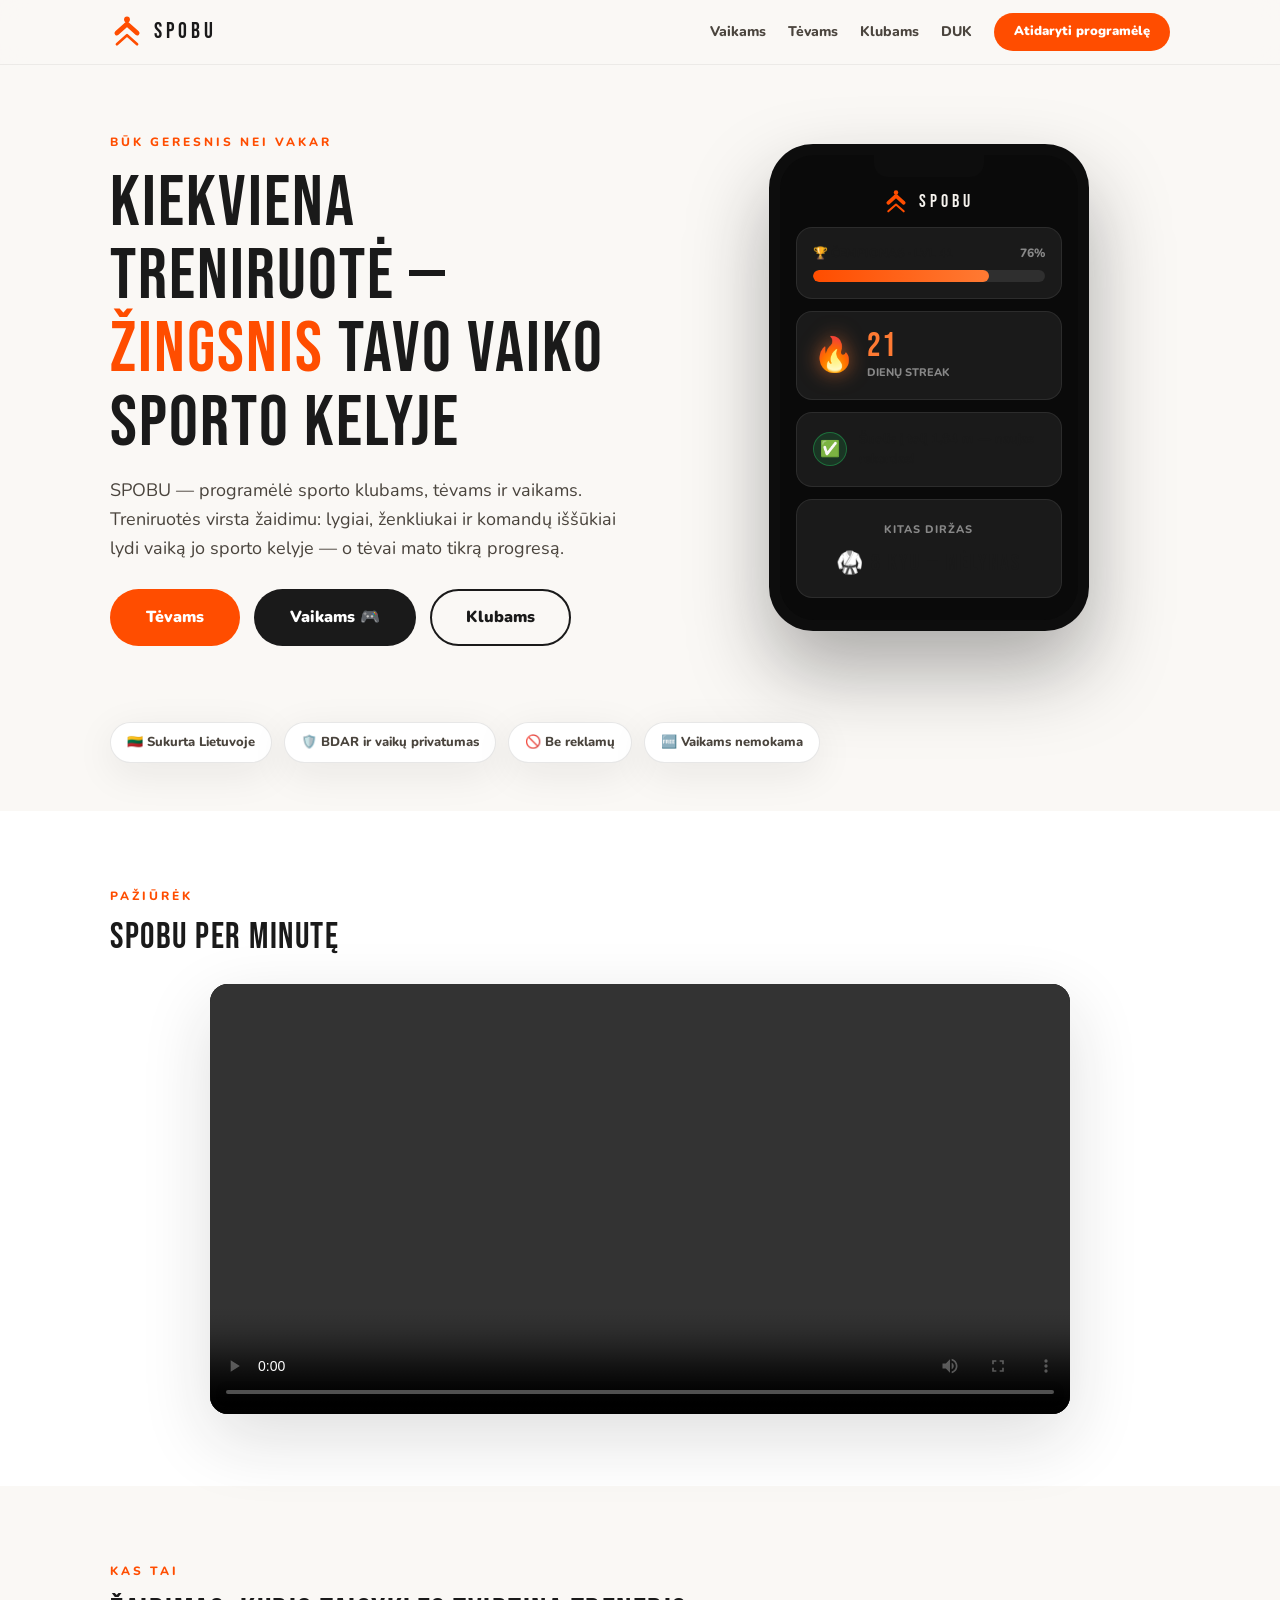
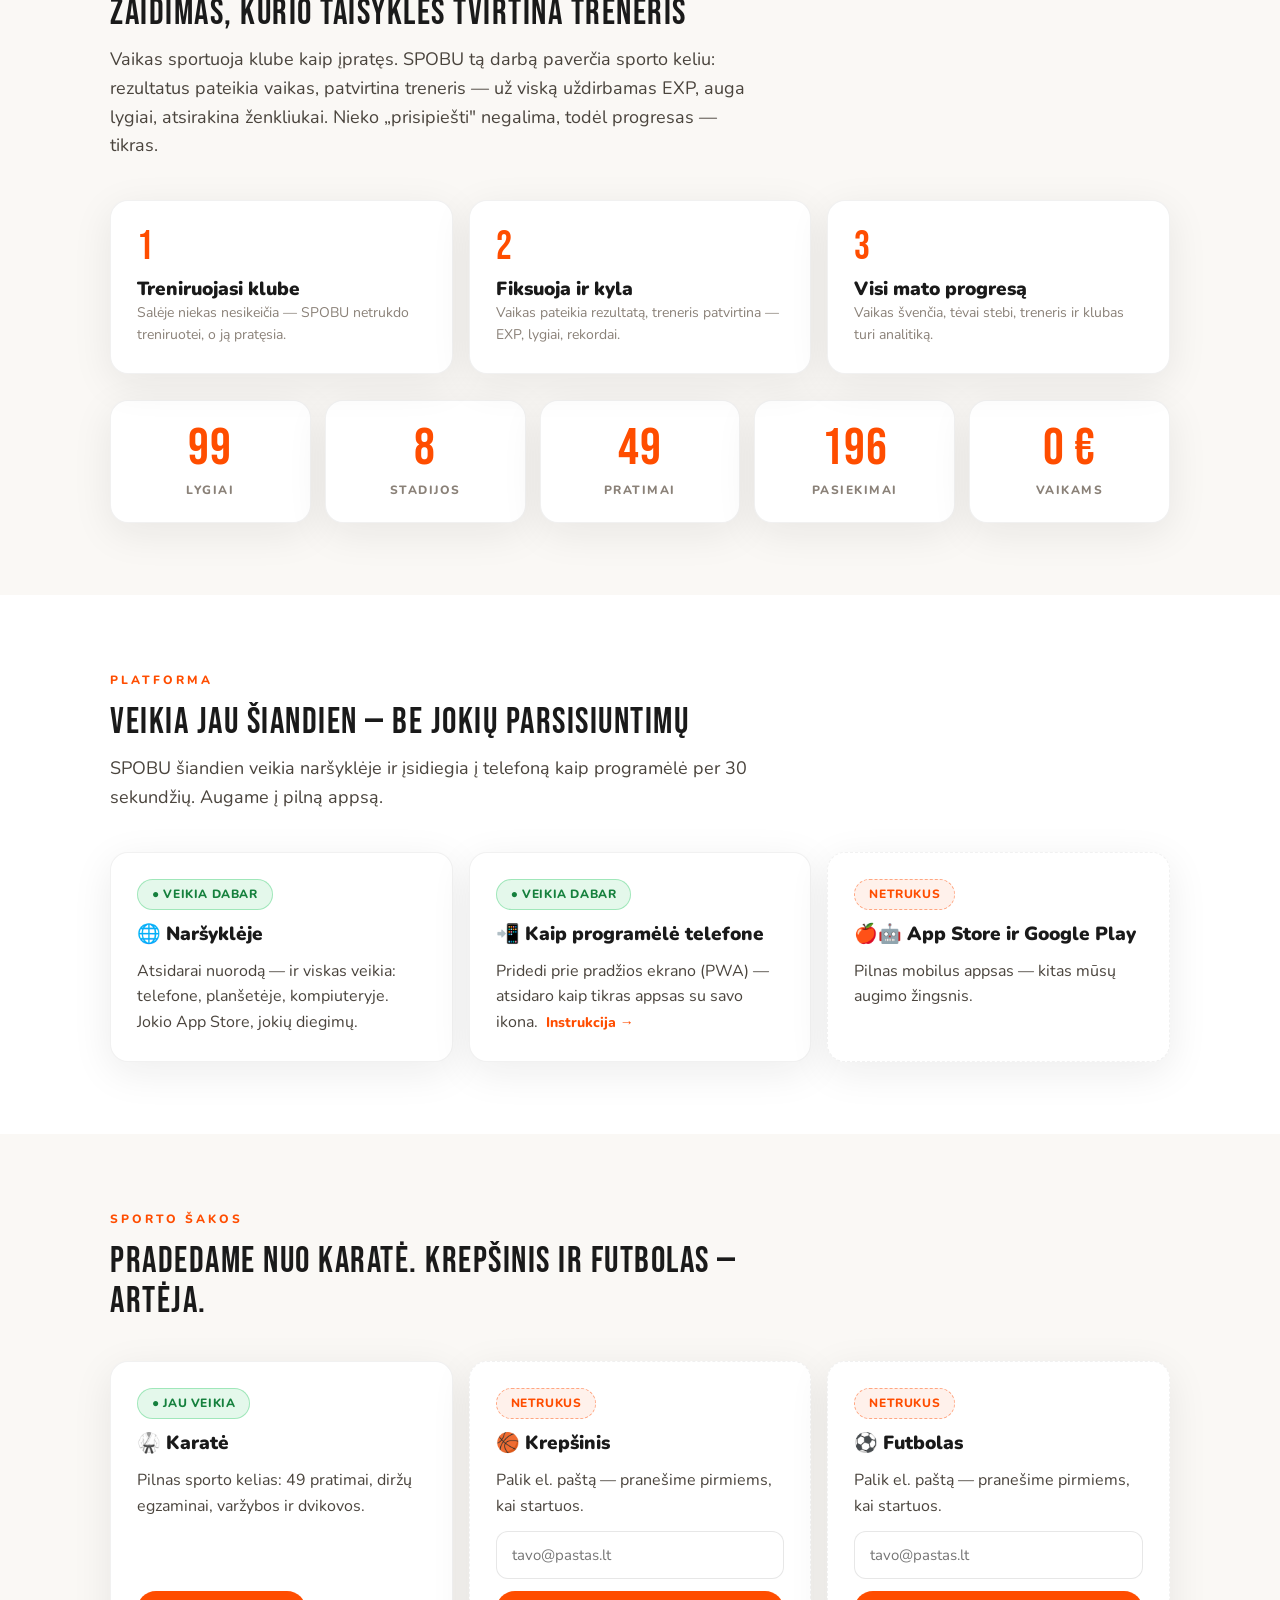
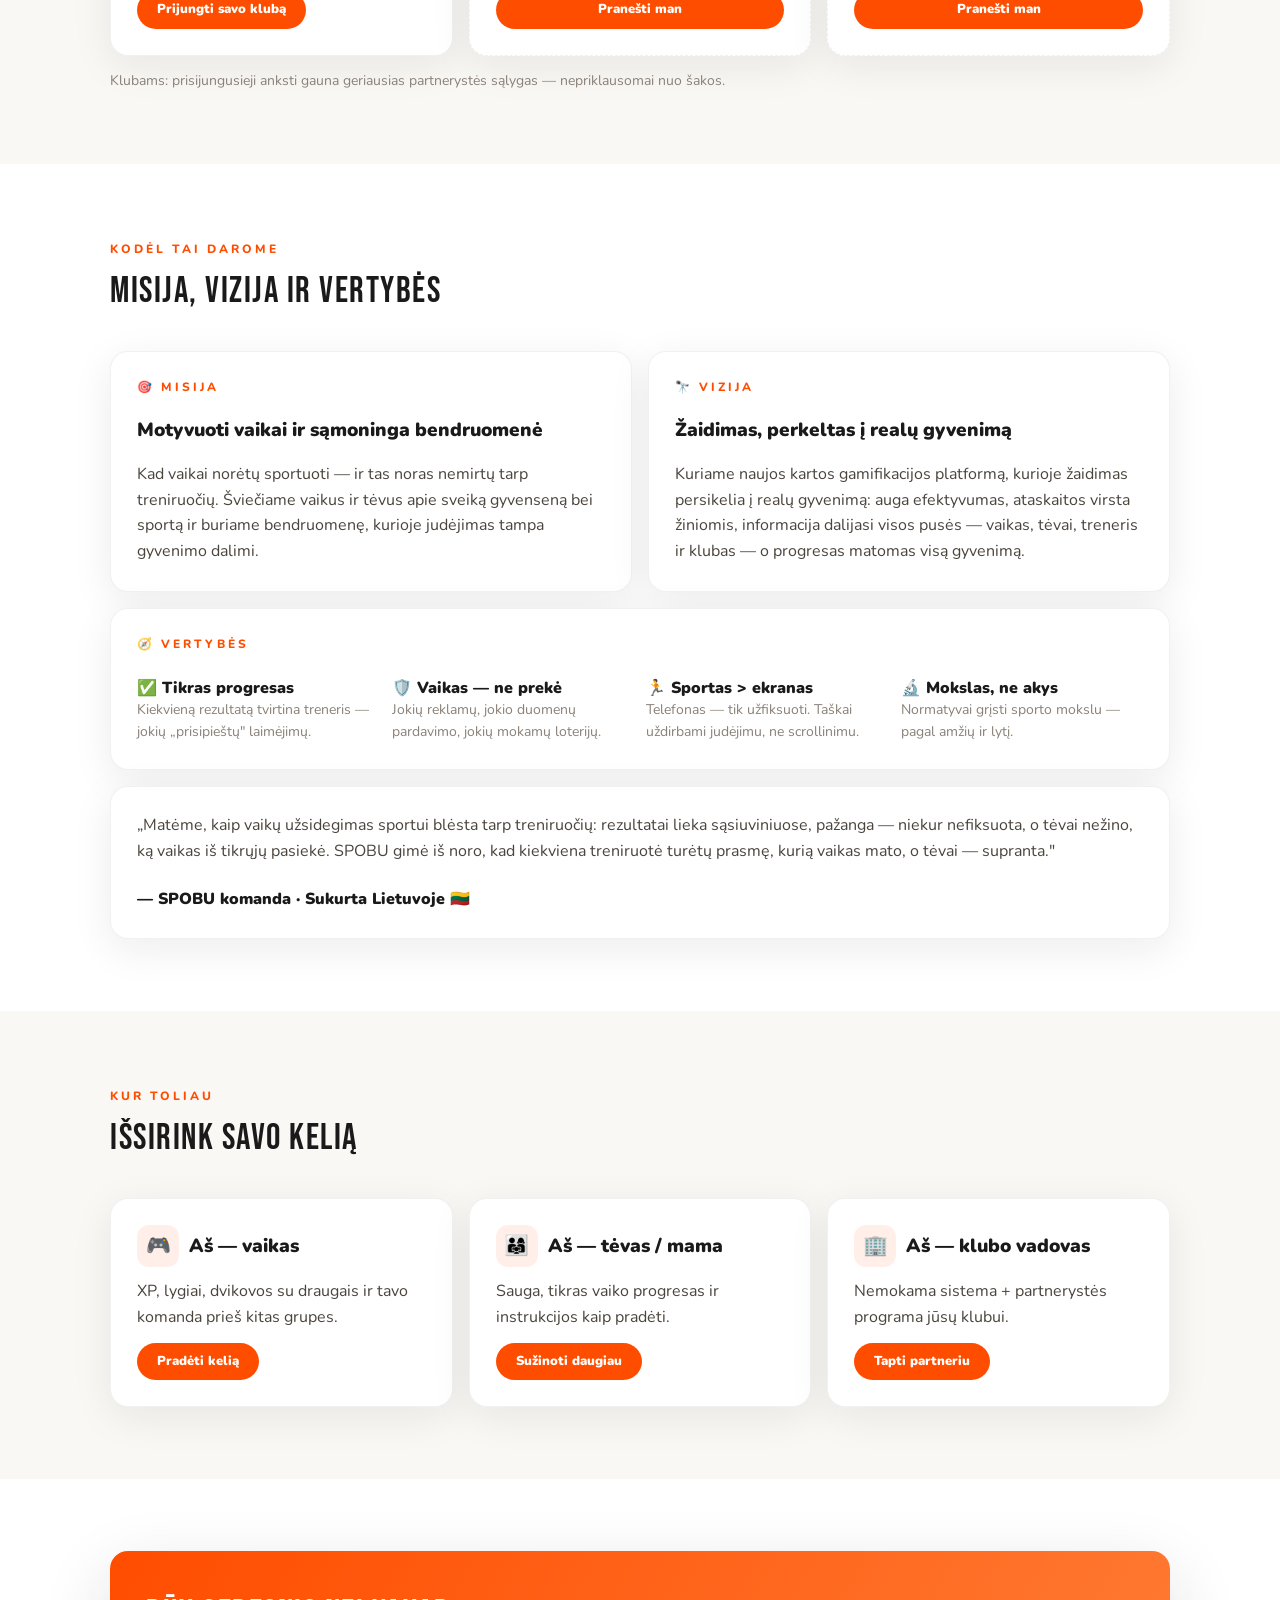
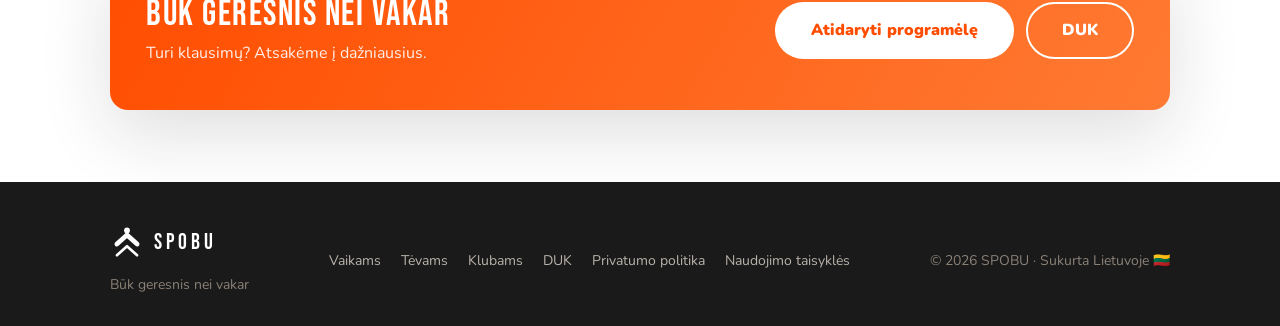
==== commit 4b0a7025: "Svetaine pagal piloto plana: kainos ir AI istrinti, pazadai pagal fakta Savininko uzsakymas 08-23 - " ====
--- a/index.html
+++ b/index.html
@@ -4,12 +4,12 @@
 <meta charset="UTF-8">
 <meta name="viewport" content="width=device-width,initial-scale=1">
 <title>SPOBU — vaiko sporto kelias vienoje programėlėje</title>
-<meta name="description" content="SPOBU paverčia vaiko treniruotes žaidimu: 99 lygiai, ženkliukai, komandos iššūkiai ir AI ataskaitos. Vaikams ir klubams — nemokama. Karatė jau veikia, krepšinis ir futbolas — netrukus.">
+<meta name="description" content="SPOBU paverčia vaiko treniruotes žaidimu: 99 lygiai, ženkliukai ir komandų iššūkiai. Vaikams nemokama. Karatė jau veikia, kitos sporto šakos — vėliau.">
 <meta property="og:title" content="SPOBU — vaiko sporto kelias vienoje programėlėje">
-<meta property="og:description" content="Būk geresnis nei vakar: 99 lygiai, ženkliukai, komandų varžybos ir AI ataskaitos. Klubams — nemokama. Visada.">
+<meta property="og:description" content="Būk geresnis nei vakar: 99 lygiai, ženkliukai ir komandų varžybos. Tikras progresas, patvirtintas trenerio.">
 <meta property="og:locale" content="lt_LT">
 <meta property="og:type" content="website">
-<link rel="icon" href="../brand/favicon.svg" type="image/svg+xml">
+<link rel="icon" href="favicon.svg" type="image/svg+xml">
 <meta name="theme-color" content="#FF4D00">
 <link rel="preconnect" href="https://fonts.googleapis.com">
 <link rel="preconnect" href="https://fonts.gstatic.com" crossorigin>
@@ -26,7 +26,7 @@
       <a class="nl" href="tevams.html">Tėvams</a>
       <a class="nl" href="klubams.html">Klubams</a>
       <a class="nl" href="duk.html">DUK</a>
-      <a class="btn btn-primary btn-sm" href="../index.html">Atidaryti programėlę</a>
+      <a class="btn btn-primary btn-sm" href="https://app.spobu.lt">Atidaryti programėlę</a>
     </div>
   </div>
 </nav>
@@ -41,7 +41,7 @@
       <div class="hero-cta">
         <a class="btn btn-primary btn-lg" href="tevams.html">Tėvams</a>
         <a class="btn btn-primary btn-lg" style="background:var(--ink);" href="vaikams.html">Vaikams 🎮</a>
-        <a class="btn btn-outline btn-lg" href="klubams.html">Klubams — nemokama</a>
+        <a class="btn btn-outline btn-lg" href="klubams.html">Klubams</a>
       </div>
     </div>
     <div class="phone reveal">
@@ -71,7 +71,7 @@
     <span class="badge badge-trust">🇱🇹 Sukurta Lietuvoje</span>
     <span class="badge badge-trust">🛡️ BDAR ir vaikų privatumas</span>
     <span class="badge badge-trust">🚫 Be reklamų</span>
-    <span class="badge badge-trust">🆓 Vaikams ir klubams nemokama</span>
+    <span class="badge badge-trust">🆓 Vaikams nemokama</span>
   </div>
 </section>
 
@@ -108,7 +108,7 @@
       <div class="stat"><span class="num" data-count="8">8</span><span class="lbl">Stadijos</span></div>
       <div class="stat"><span class="num" data-count="49">49</span><span class="lbl">Pratimai</span></div>
       <div class="stat"><span class="num" data-count="196">196</span><span class="lbl">Pasiekimai</span></div>
-      <div class="stat"><span class="num">0 €</span><span class="lbl">Vaikams ir klubams</span></div>
+      <div class="stat"><span class="num">0 €</span><span class="lbl">Vaikams</span></div>
     </div>
   </div>
 </section>
@@ -236,7 +236,7 @@
       </div>
       <div class="card b-2 reveal">
         <h3 class="h3"><span class="card-ico">👨‍👩‍👧</span> Aš — tėvas / mama</h3>
-        <p style="color:var(--ink2);">Sauga, planai, AI ataskaitos ir instrukcijos kaip pradėti.</p>
+        <p style="color:var(--ink2);">Sauga, tikras vaiko progresas ir instrukcijos kaip pradėti.</p>
         <a class="btn btn-primary btn-sm" href="tevams.html" style="margin-top:auto;align-self:flex-start;">Sužinoti daugiau</a>
       </div>
       <div class="card b-2 reveal">
@@ -257,7 +257,7 @@
         <p style="opacity:.9;margin-top:6px;">Turi klausimų? Atsakėme į dažniausius.</p>
       </div>
       <div style="display:flex;gap:12px;flex-wrap:wrap;">
-        <a class="btn btn-inverse btn-lg" href="../index.html">Atidaryti programėlę</a>
+        <a class="btn btn-inverse btn-lg" href="https://app.spobu.lt">Atidaryti programėlę</a>
         <a class="btn btn-outline btn-lg" style="border-color:#fff;color:#fff;" href="duk.html">DUK</a>
       </div>
     </div>
@@ -275,8 +275,8 @@
       <a href="tevams.html">Tėvams</a>
       <a href="klubams.html">Klubams</a>
       <a href="duk.html">DUK</a>
-      <a href="../privatumo-politika.html">Privatumo politika</a>
-      <a href="../naudojimo-taisykles.html">Naudojimo taisyklės</a>
+      <a href="https://app.spobu.lt/privatumo-politika.html">Privatumo politika</a>
+      <a href="https://app.spobu.lt/naudojimo-taisykles.html">Naudojimo taisyklės</a>
     </div>
     <p class="small" style="color:#8A8178;">© 2026 SPOBU · Sukurta Lietuvoje 🇱🇹</p>
   </div>
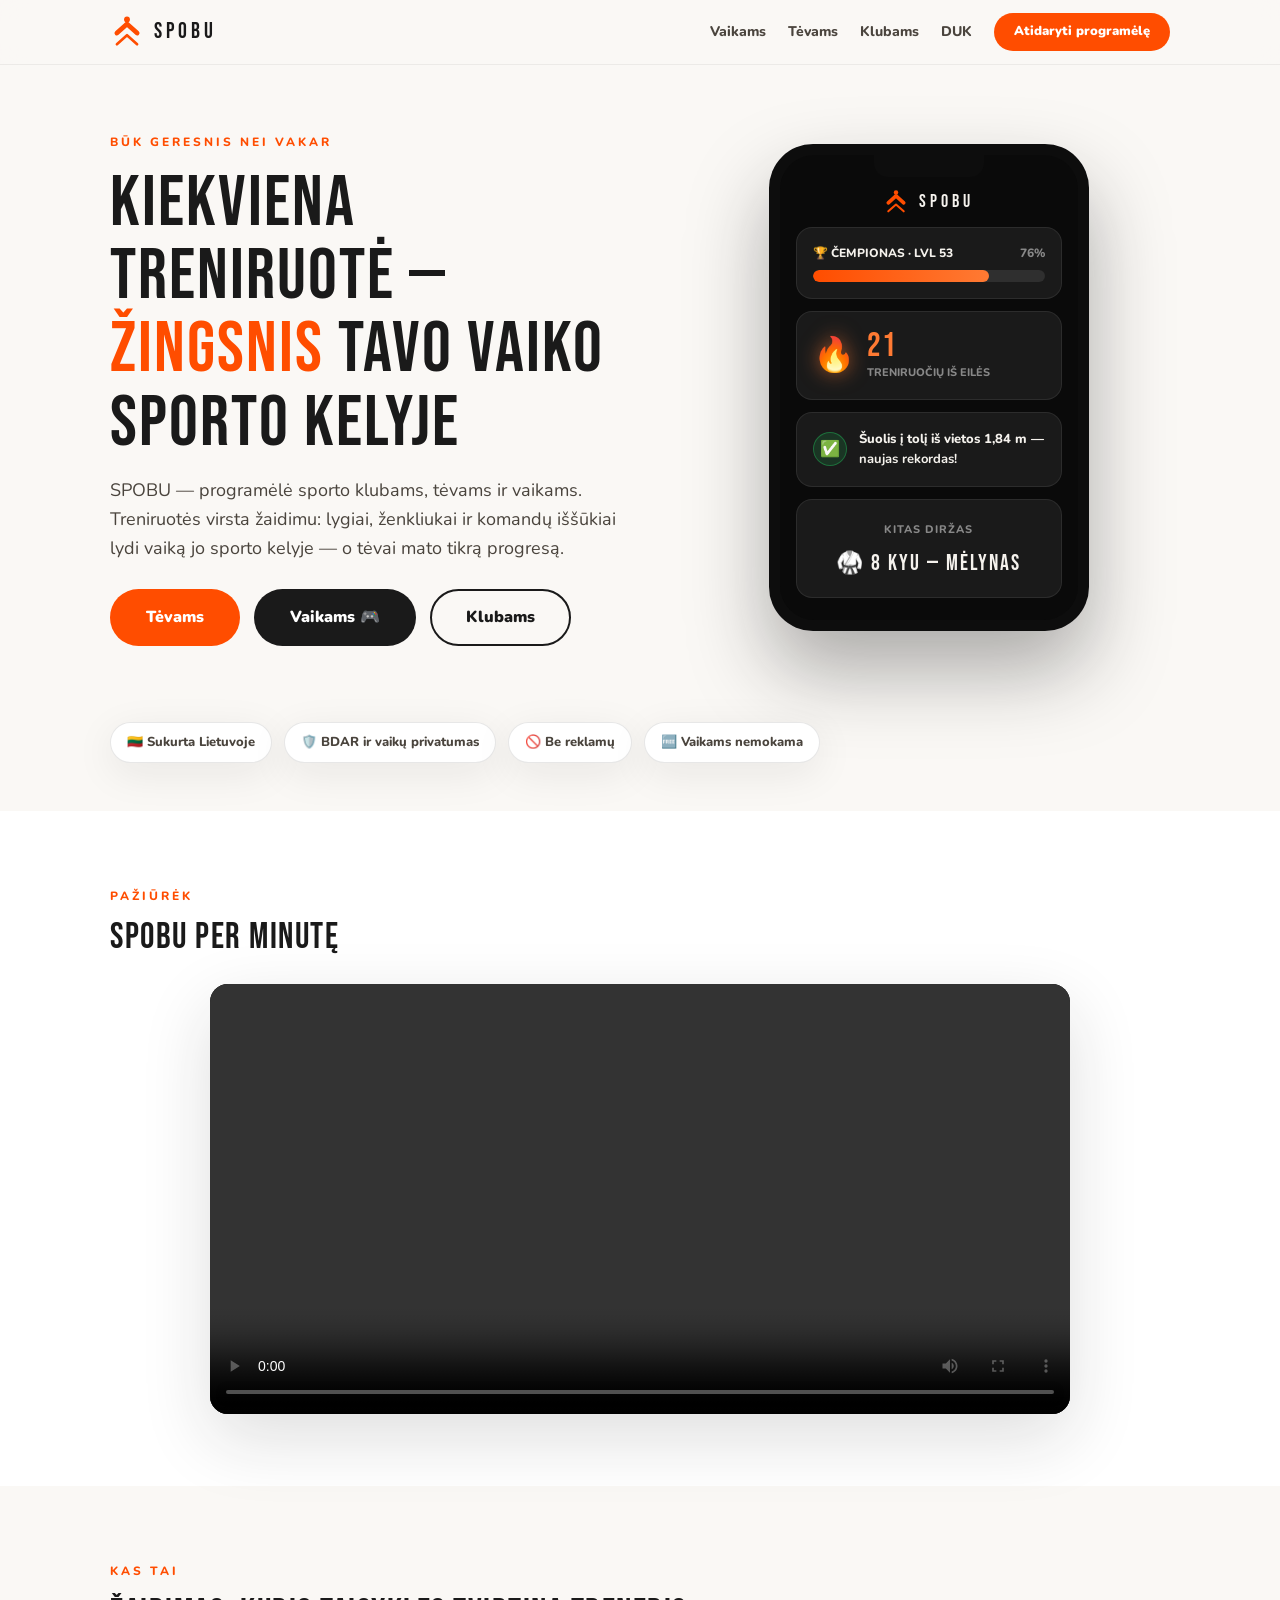
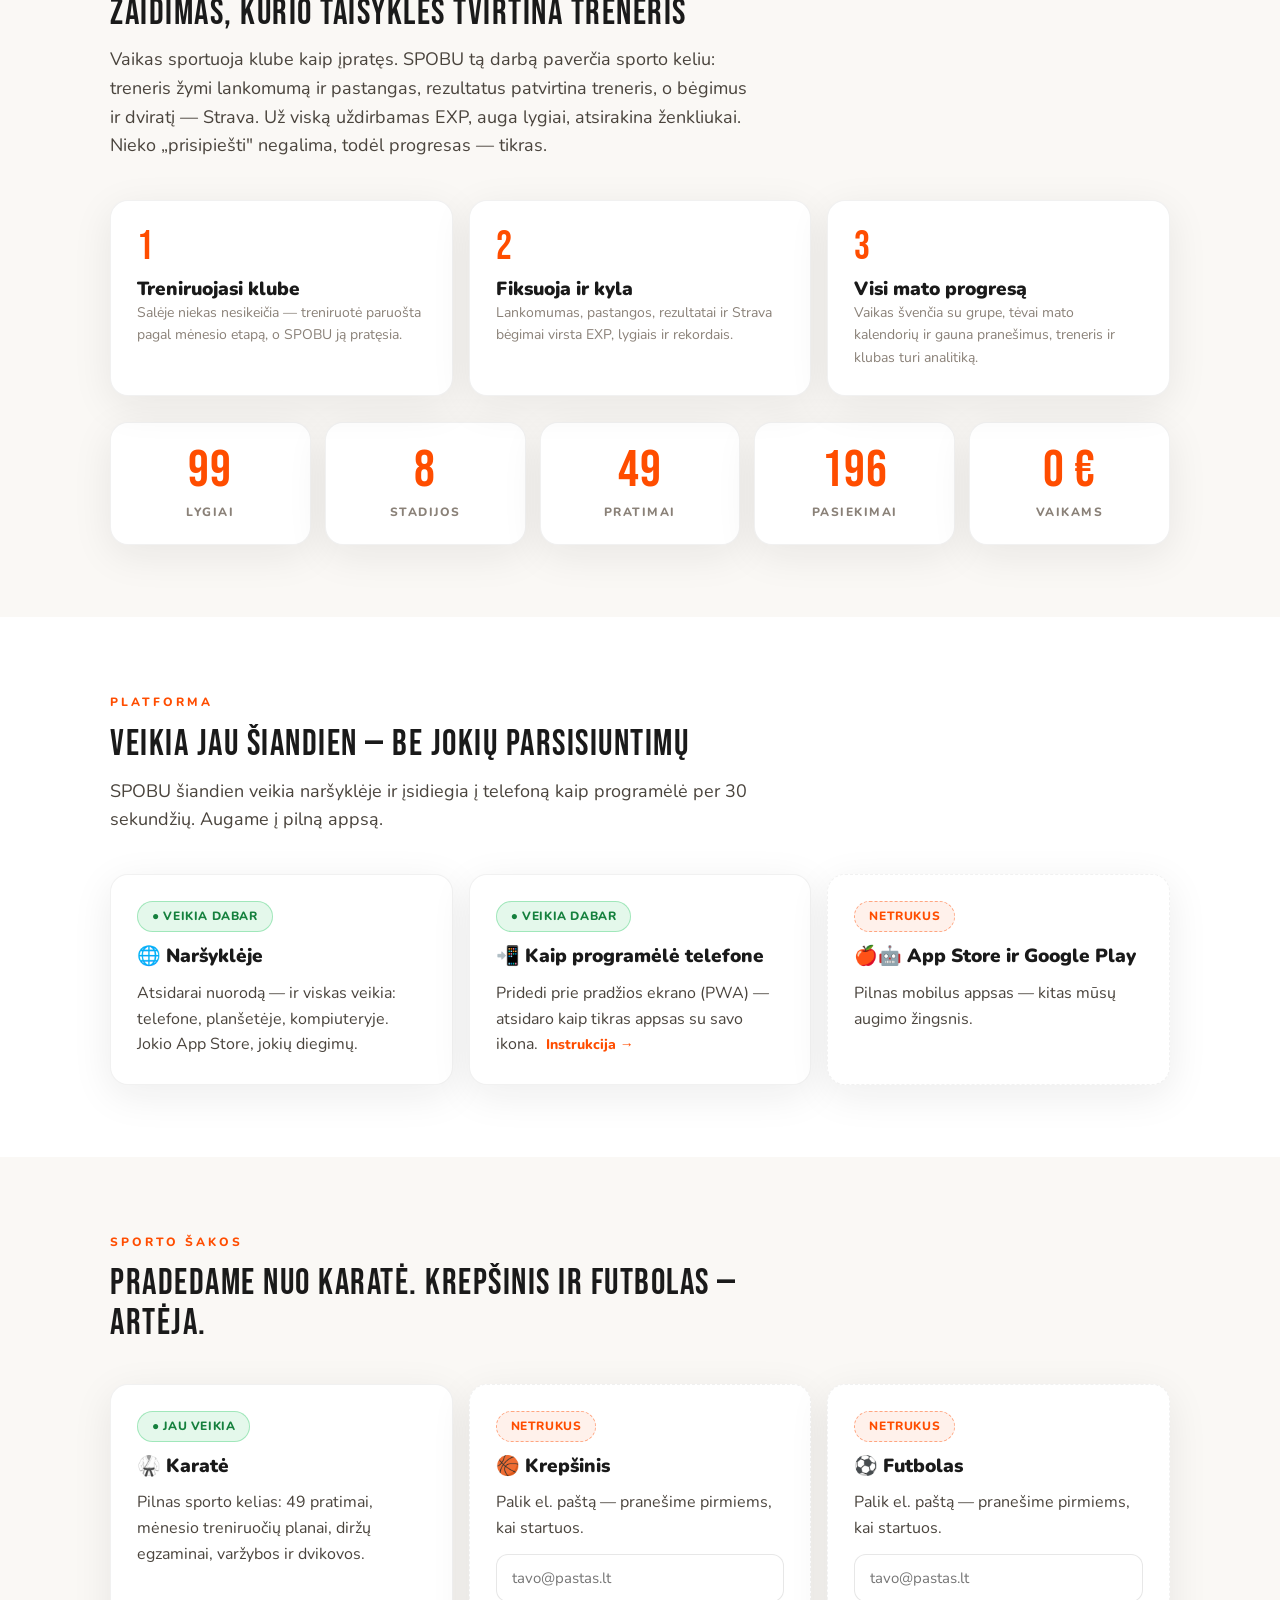
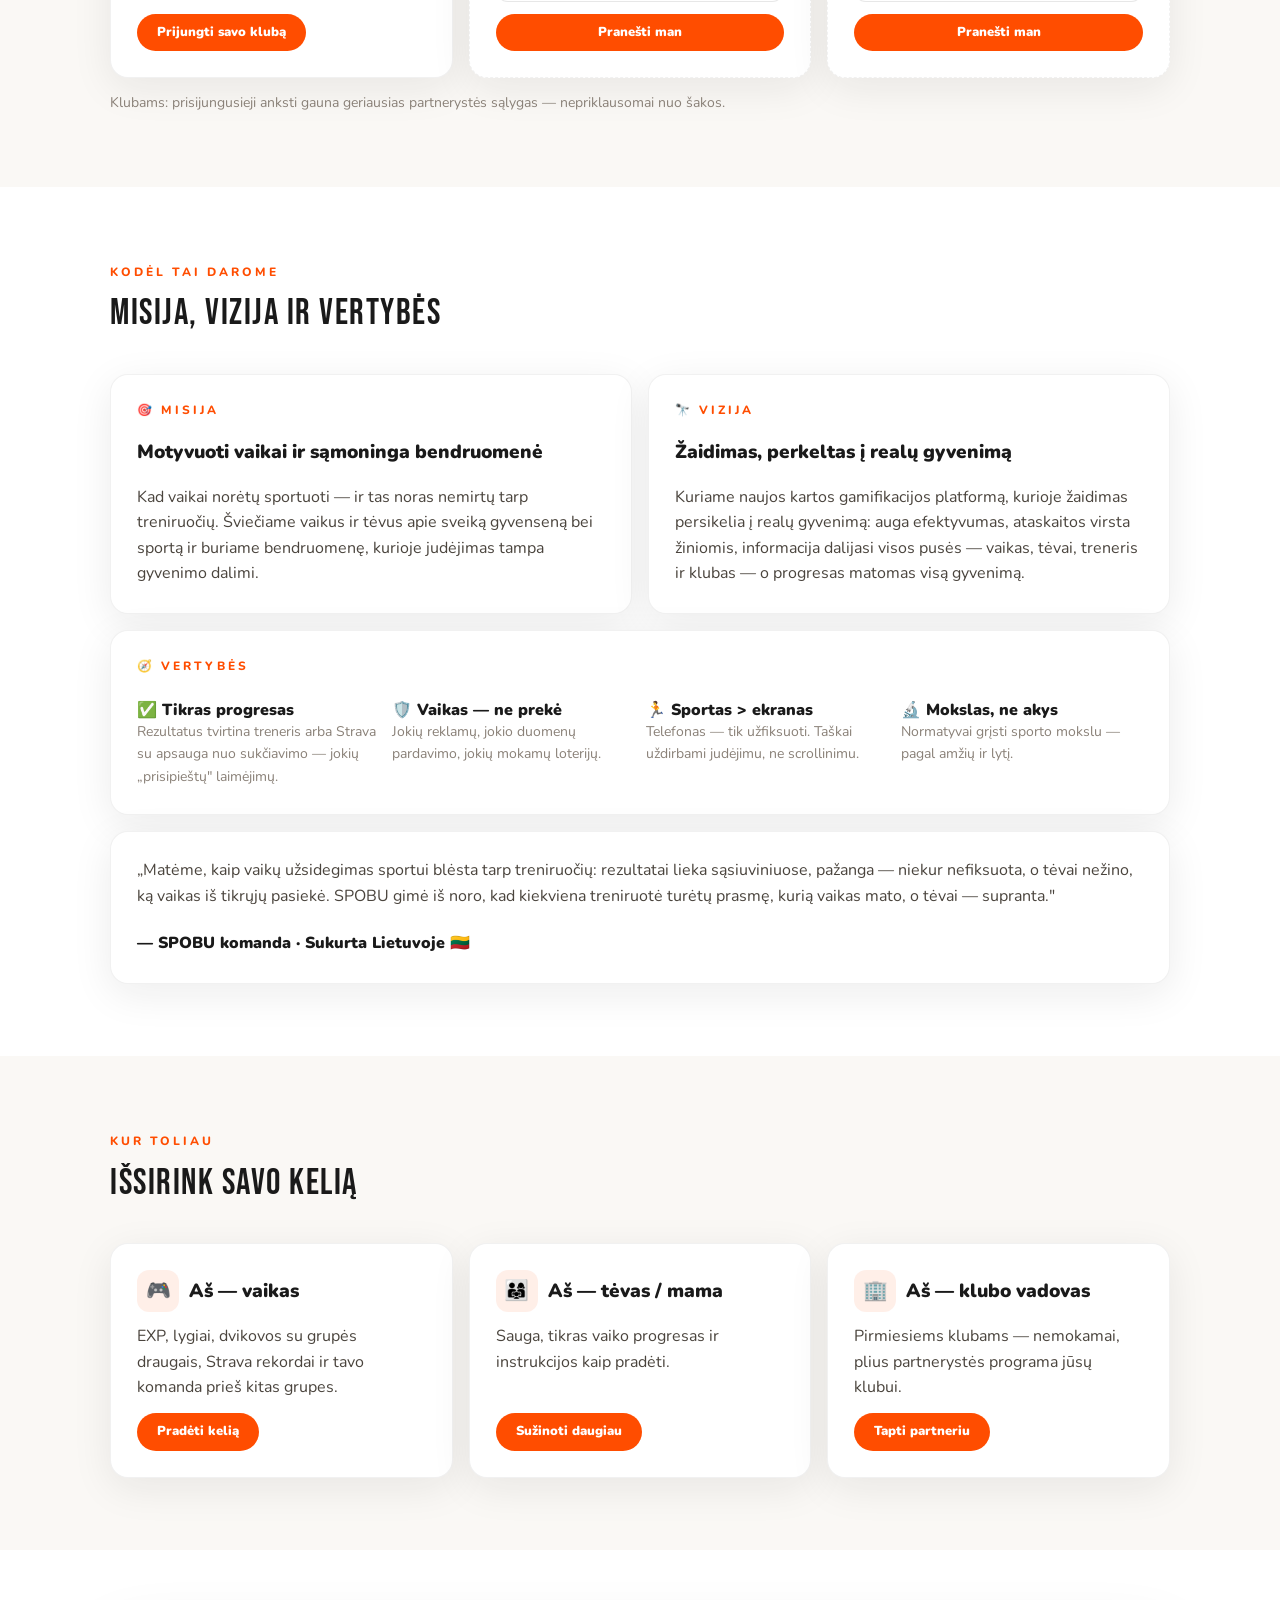
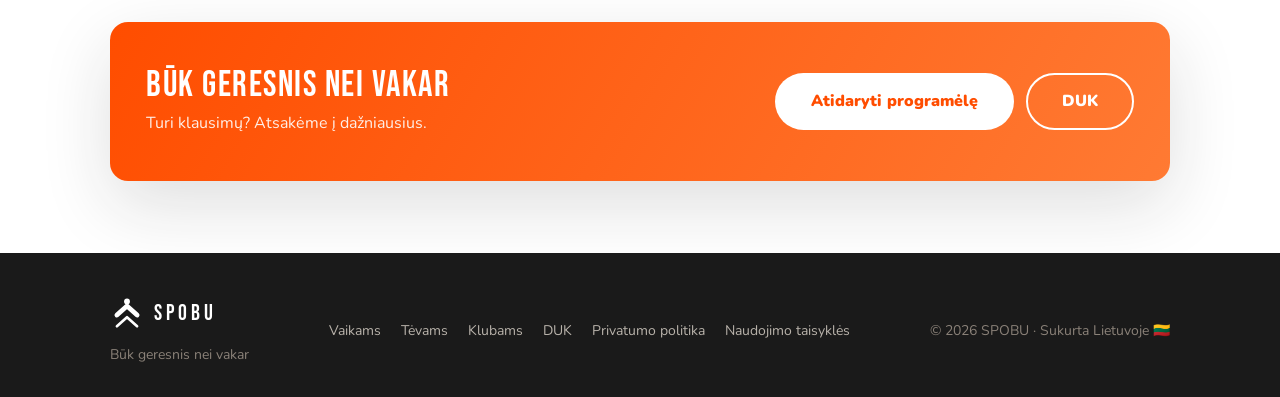
==== commit 9e5f64ad: "Svetaine pagal appsa v650 (spobu-src 11c8920) Teiginiai sutikrinti su kodu, kainos pagal nauja model" ====
--- a/index.html
+++ b/index.html
@@ -14,7 +14,7 @@
 <link rel="preconnect" href="https://fonts.googleapis.com">
 <link rel="preconnect" href="https://fonts.gstatic.com" crossorigin>
 <link href="https://fonts.googleapis.com/css2?family=Bebas+Neue&family=Nunito:wght@400;700;800;900&display=swap" rel="stylesheet">
-<link rel="stylesheet" href="style.css">
+<link rel="stylesheet" href="style.css?v=2">
 </head>
 <body>
 
@@ -49,13 +49,13 @@
         <div class="phone-notch"></div>
         <span class="logo"><svg class="logo-ico" viewBox="0 0 64 64" aria-hidden="true"><circle cx="32" cy="8.5" r="5.5" fill="currentColor"/><path d="M13 34 32 17 51 34" fill="none" stroke="currentColor" stroke-width="9" stroke-linecap="round" stroke-linejoin="round"/><path d="M13 55 32 38 51 55" fill="none" stroke="currentColor" stroke-width="5" stroke-linecap="round" stroke-linejoin="round"/></svg>SPOBU</span>
         <div class="d-card">
-          <div class="prog-row"><span>🏆 ČEMPIONAS · LVL 41</span><span class="d-mut">76%</span></div>
+          <div class="prog-row"><span>🏆 ČEMPIONAS · LVL 53</span><span class="d-mut">76%</span></div>
           <div class="prog"><div class="prog-fill" data-w="76" style="width:76%"></div></div>
         </div>
         <div class="d-card">
-          <div class="streak"><span class="streak-fire">🔥</span><div><span class="num" data-count="21">21</span><div class="d-mut" style="font-size:11px;font-weight:800;">DIENŲ STREAK</div></div></div>
-        </div>
-        <div class="d-card appr"><span class="ok">✅</span><div style="font-size:13px;">Šuolis į tolį 1,84 m — <b>naujas rekordas!</b></div></div>
+          <div class="streak"><span class="streak-fire">🔥</span><div><span class="num" data-count="21">21</span><div class="d-mut" style="font-size:11px;font-weight:800;">TRENIRUOČIŲ IŠ EILĖS</div></div></div>
+        </div>
+        <div class="d-card appr"><span class="ok">✅</span><div style="font-size:13px;">Šuolis į tolį iš vietos 1,84 m — <b>naujas rekordas!</b></div></div>
         <div class="d-card" style="text-align:center;">
           <span class="d-mut" style="font-size:11px;font-weight:800;letter-spacing:1px;">KITAS DIRŽAS</span>
           <div class="d-ttl" style="font-size:22px;margin-top:4px;">🥋 8 KYU — MĖLYNAS</div>
@@ -96,12 +96,12 @@
     <div class="sec-head">
       <span class="kicker">Kas tai</span>
       <h2 class="h2">ŽAIDIMAS, KURIO TAISYKLES TVIRTINA TRENERIS</h2>
-      <p class="lead">Vaikas sportuoja klube kaip įpratęs. SPOBU tą darbą paverčia sporto keliu: rezultatus pateikia vaikas, patvirtina treneris — už viską uždirbamas EXP, auga lygiai, atsirakina ženkliukai. Nieko „prisipiešti" negalima, todėl progresas — tikras.</p>
+      <p class="lead">Vaikas sportuoja klube kaip įpratęs. SPOBU tą darbą paverčia sporto keliu: treneris žymi lankomumą ir pastangas, rezultatus patvirtina treneris, o bėgimus ir dviratį — Strava. Už viską uždirbamas EXP, auga lygiai, atsirakina ženkliukai. Nieko „prisipiešti" negalima, todėl progresas — tikras.</p>
     </div>
     <div class="steps">
-      <div class="step reveal"><h3 class="h3">Treniruojasi klube</h3><p class="small">Salėje niekas nesikeičia — SPOBU netrukdo treniruotei, o ją pratęsia.</p></div>
-      <div class="step reveal"><h3 class="h3">Fiksuoja ir kyla</h3><p class="small">Vaikas pateikia rezultatą, treneris patvirtina — EXP, lygiai, rekordai.</p></div>
-      <div class="step reveal"><h3 class="h3">Visi mato progresą</h3><p class="small">Vaikas švenčia, tėvai stebi, treneris ir klubas turi analitiką.</p></div>
+      <div class="step reveal"><h3 class="h3">Treniruojasi klube</h3><p class="small">Salėje niekas nesikeičia — treniruotė paruošta pagal mėnesio etapą, o SPOBU ją pratęsia.</p></div>
+      <div class="step reveal"><h3 class="h3">Fiksuoja ir kyla</h3><p class="small">Lankomumas, pastangos, rezultatai ir Strava bėgimai virsta EXP, lygiais ir rekordais.</p></div>
+      <div class="step reveal"><h3 class="h3">Visi mato progresą</h3><p class="small">Vaikas švenčia su grupe, tėvai mato kalendorių ir gauna pranešimus, treneris ir klubas turi analitiką.</p></div>
     </div>
     <div class="stats reveal" style="margin-top:26px;">
       <div class="stat"><span class="num" data-count="99">99</span><span class="lbl">Lygiai</span></div>
@@ -152,7 +152,7 @@
       <div class="card b-2 reveal">
         <span class="badge badge-live" style="align-self:flex-start;">● Jau veikia</span>
         <h3 class="h3">🥋 Karatė</h3>
-        <p style="color:var(--ink2);">Pilnas sporto kelias: 49 pratimai, diržų egzaminai, varžybos ir dvikovos.</p>
+        <p style="color:var(--ink2);">Pilnas sporto kelias: 49 pratimai, mėnesio treniruočių planai, diržų egzaminai, varžybos ir dvikovos.</p>
         <a class="btn btn-primary btn-sm" href="klubams.html" style="margin-top:auto;align-self:flex-start;">Prijungti savo klubą</a>
       </div>
       <div class="card b-2 reveal" style="border-style:dashed;">
@@ -206,8 +206,8 @@
       </div>
       <div class="card b-6 reveal">
         <span class="kicker">🧭 Vertybės</span>
-        <div class="bento" style="margin-top:12px;grid-template-columns:repeat(4,1fr);gap:12px;">
-          <div><h3 class="h3" style="font-size:16px;">✅ Tikras progresas</h3><p class="small">Kiekvieną rezultatą tvirtina treneris — jokių „prisipieštų" laimėjimų.</p></div>
+        <div class="vert-grid">
+          <div><h3 class="h3" style="font-size:16px;">✅ Tikras progresas</h3><p class="small">Rezultatus tvirtina treneris arba Strava su apsauga nuo sukčiavimo — jokių „prisipieštų" laimėjimų.</p></div>
           <div><h3 class="h3" style="font-size:16px;">🛡️ Vaikas — ne prekė</h3><p class="small">Jokių reklamų, jokio duomenų pardavimo, jokių mokamų loterijų.</p></div>
           <div><h3 class="h3" style="font-size:16px;">🏃 Sportas > ekranas</h3><p class="small">Telefonas — tik užfiksuoti. Taškai uždirbami judėjimu, ne scrollinimu.</p></div>
           <div><h3 class="h3" style="font-size:16px;">🔬 Mokslas, ne akys</h3><p class="small">Normatyvai grįsti sporto mokslu — pagal amžių ir lytį.</p></div>
@@ -231,7 +231,7 @@
     <div class="bento">
       <div class="card b-2 reveal">
         <h3 class="h3"><span class="card-ico">🎮</span> Aš — vaikas</h3>
-        <p style="color:var(--ink2);">XP, lygiai, dvikovos su draugais ir tavo komanda prieš kitas grupes.</p>
+        <p style="color:var(--ink2);">EXP, lygiai, dvikovos su grupės draugais, Strava rekordai ir tavo komanda prieš kitas grupes.</p>
         <a class="btn btn-primary btn-sm" href="vaikams.html" style="margin-top:auto;align-self:flex-start;">Pradėti kelią</a>
       </div>
       <div class="card b-2 reveal">
@@ -241,7 +241,7 @@
       </div>
       <div class="card b-2 reveal">
         <h3 class="h3"><span class="card-ico">🏢</span> Aš — klubo vadovas</h3>
-        <p style="color:var(--ink2);">Nemokama sistema + partnerystės programa jūsų klubui.</p>
+        <p style="color:var(--ink2);">Pirmiesiems klubams — nemokamai, plius partnerystės programa jūsų klubui.</p>
         <a class="btn btn-primary btn-sm" href="klubams.html" style="margin-top:auto;align-self:flex-start;">Tapti partneriu</a>
       </div>
     </div>
--- a/style.css
+++ b/style.css
@@ -84,6 +84,7 @@
 .b-3{grid-column:span 3;}
 .b-4{grid-column:span 4;}
 .b-6{grid-column:span 6;}
+.vert-grid{display:grid;grid-template-columns:repeat(4,1fr);gap:12px;margin-top:12px;}
 .card .h3{display:flex;align-items:center;gap:10px;}
 .card-ico{width:42px;height:42px;border-radius:var(--r-sm);background:rgba(255,77,0,.09);display:flex;align-items:center;justify-content:center;font-size:20px;flex-shrink:0;}
 
@@ -144,7 +145,7 @@
 
 /* Telefono rėmelis */
 .phone{width:min(320px,86vw);background:#0D0D0D;border-radius:44px;padding:11px;box-shadow:0 40px 80px rgba(26,26,26,.35),0 0 0 1px rgba(255,255,255,.06);margin:0 auto;}
-.phone-scr{background:var(--d-bg);border-radius:34px;overflow:hidden;min-height:420px;display:flex;flex-direction:column;gap:12px;padding:22px 16px;}
+.phone-scr{background:var(--d-bg);color:var(--d-txt);border-radius:34px;overflow:hidden;min-height:420px;display:flex;flex-direction:column;gap:12px;padding:22px 16px;}
 .phone-notch{width:110px;height:22px;background:#0D0D0D;border-radius:0 0 14px 14px;margin:-22px auto 0;}
 .phone .logo{color:var(--d-txt);font-size:18px;justify-content:center;display:flex;}
 .phone .logo .logo-ico{width:26px;height:26px;}
@@ -223,6 +224,7 @@
 @media (max-width:900px){
   .bento{grid-template-columns:repeat(2,1fr);}
   .b-2,.b-3,.b-4,.b-6{grid-column:span 2;}
+  .vert-grid{grid-template-columns:repeat(2,1fr);}
   .steps{grid-template-columns:1fr;}
   .hero-grid{grid-template-columns:1fr;gap:36px;}
 }
@@ -230,6 +232,7 @@
   .sec{padding:52px 0;}
   .bento{grid-template-columns:1fr;}
   .b-2,.b-3,.b-4,.b-6{grid-column:span 1;}
+  .vert-grid{grid-template-columns:1fr;}
   .nav-links{gap:14px;}
   .nav a.nl{display:none;} /* mobile: liks tik CTA mygtukas */
 }
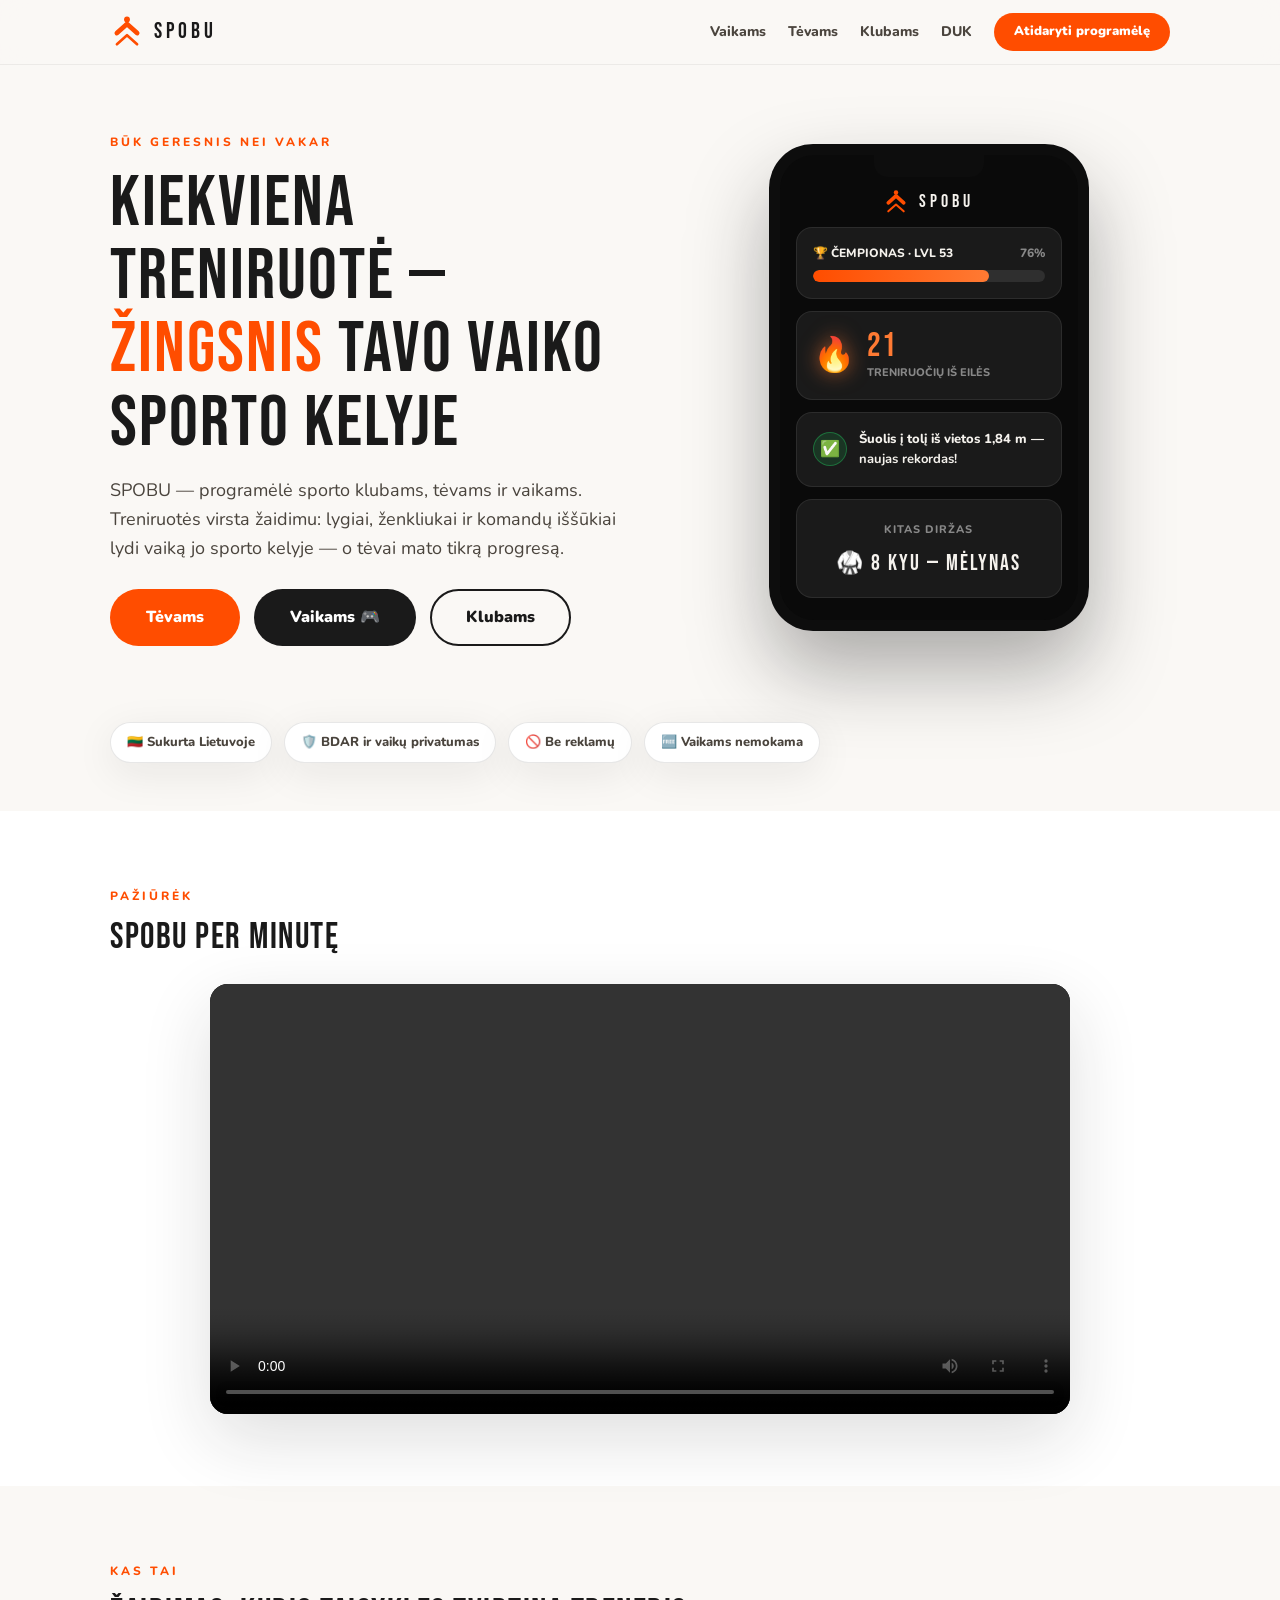
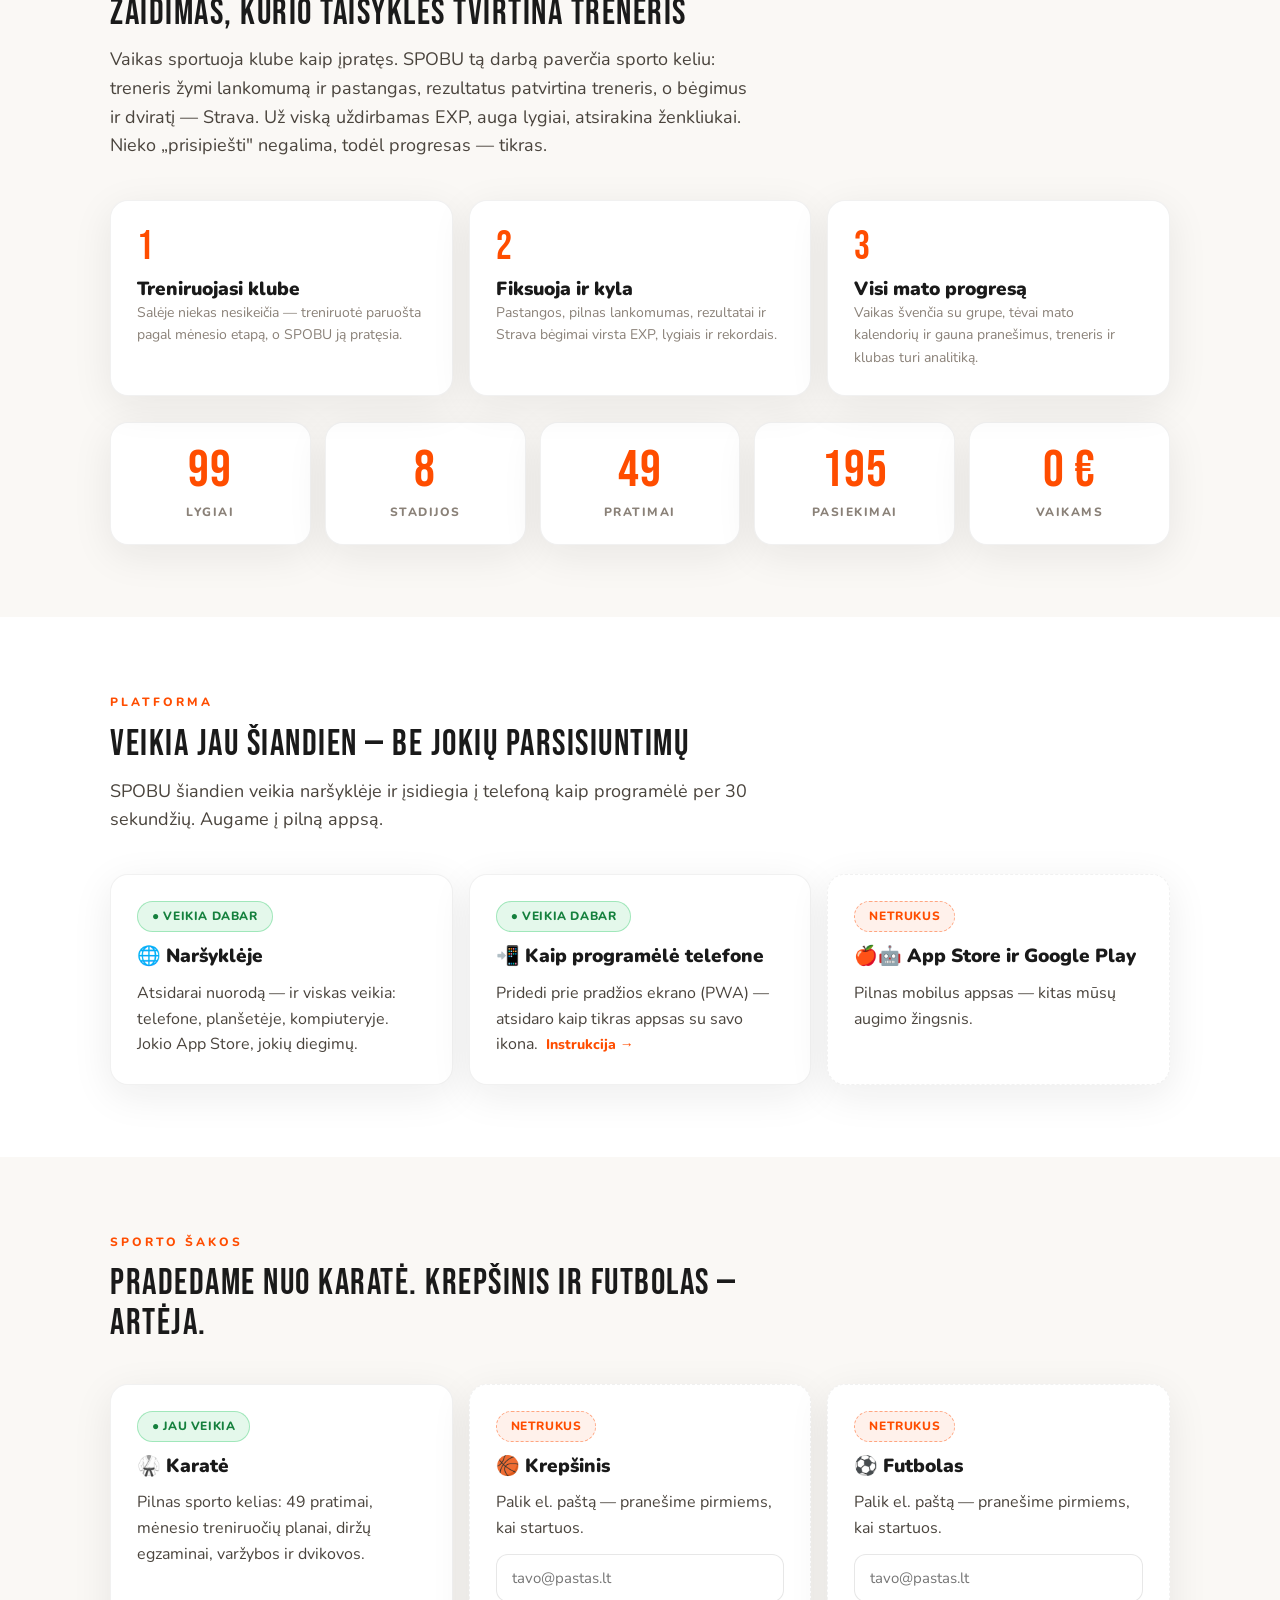
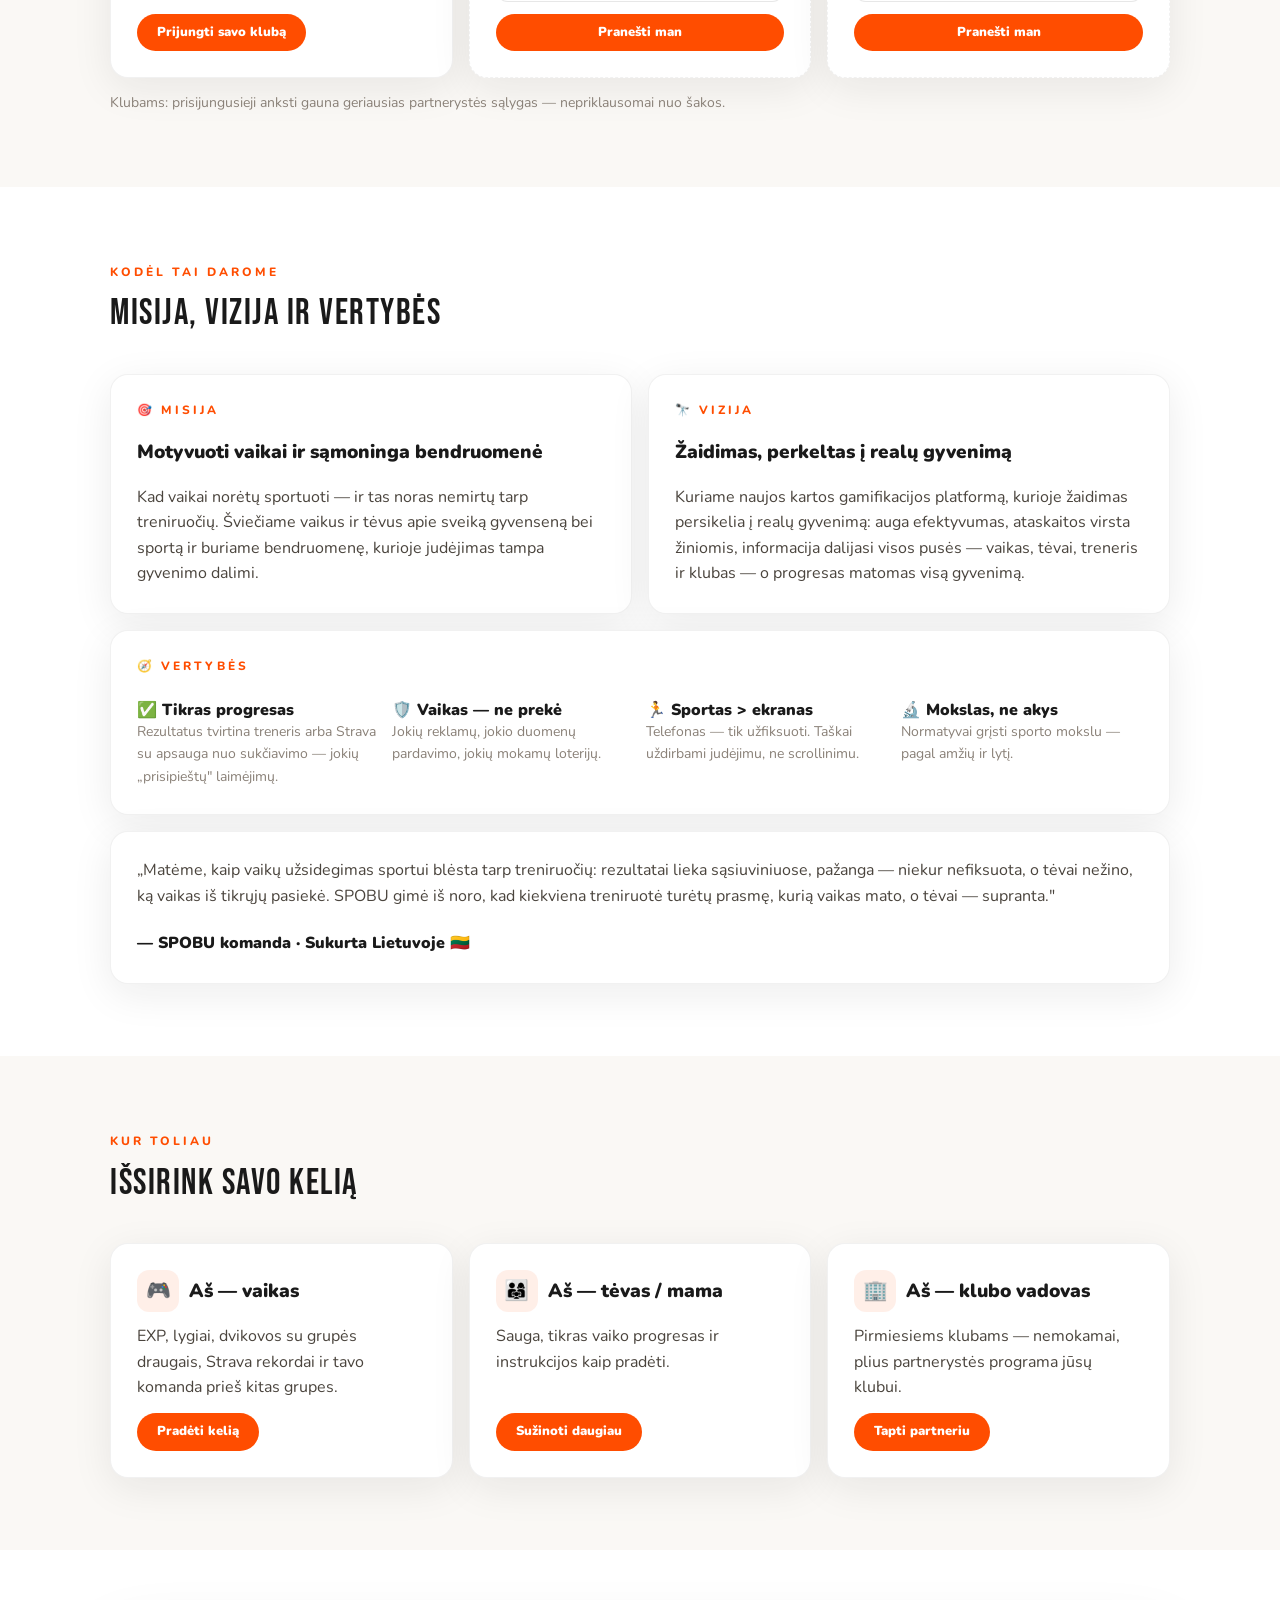
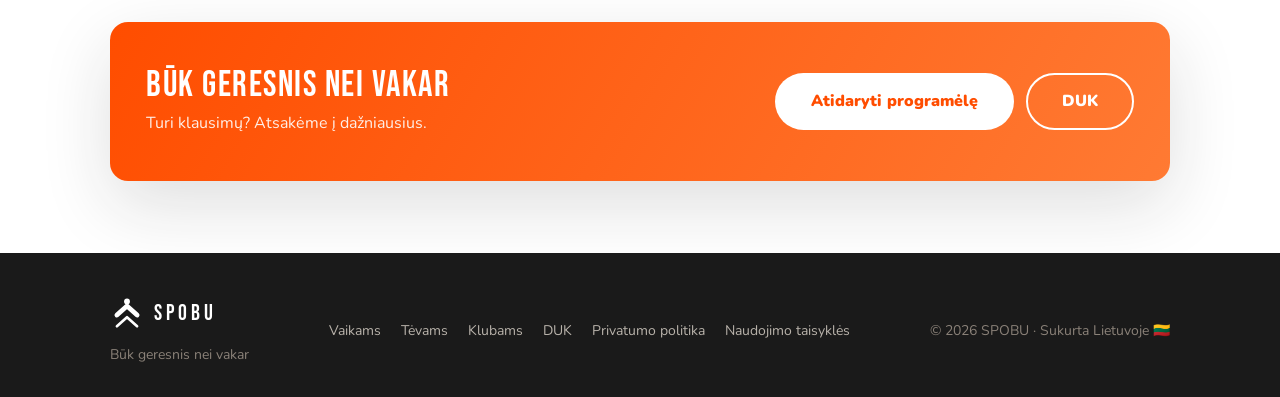
==== commit a3b1691a: "EXP patikra 09-27: tekstai pagal serverio taisykles (spobu-src 9b6b4c9) Strava iššūkius ir lankomumo" ====
--- a/index.html
+++ b/index.html
@@ -100,7 +100,7 @@
     </div>
     <div class="steps">
       <div class="step reveal"><h3 class="h3">Treniruojasi klube</h3><p class="small">Salėje niekas nesikeičia — treniruotė paruošta pagal mėnesio etapą, o SPOBU ją pratęsia.</p></div>
-      <div class="step reveal"><h3 class="h3">Fiksuoja ir kyla</h3><p class="small">Lankomumas, pastangos, rezultatai ir Strava bėgimai virsta EXP, lygiais ir rekordais.</p></div>
+      <div class="step reveal"><h3 class="h3">Fiksuoja ir kyla</h3><p class="small">Pastangos, pilnas lankomumas, rezultatai ir Strava bėgimai virsta EXP, lygiais ir rekordais.</p></div>
       <div class="step reveal"><h3 class="h3">Visi mato progresą</h3><p class="small">Vaikas švenčia su grupe, tėvai mato kalendorių ir gauna pranešimus, treneris ir klubas turi analitiką.</p></div>
     </div>
     <div class="stats reveal" style="margin-top:26px;">
